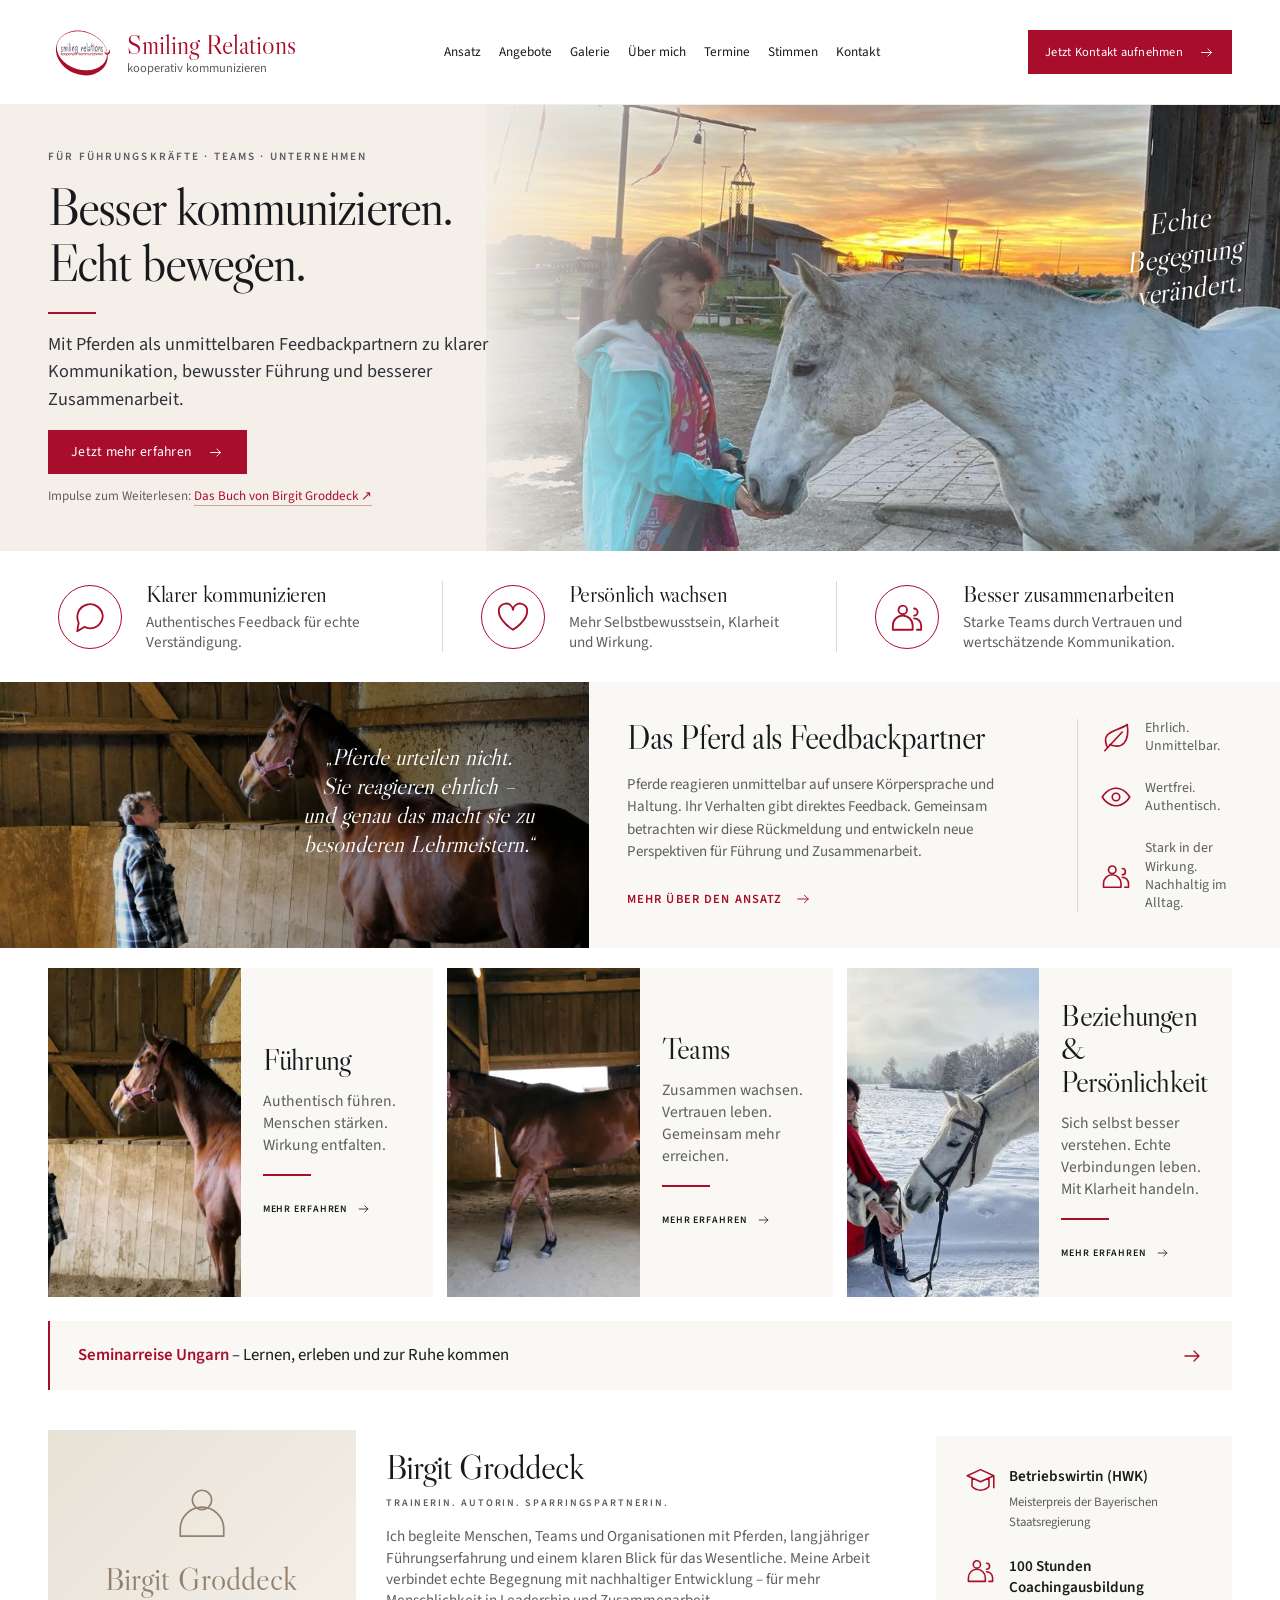
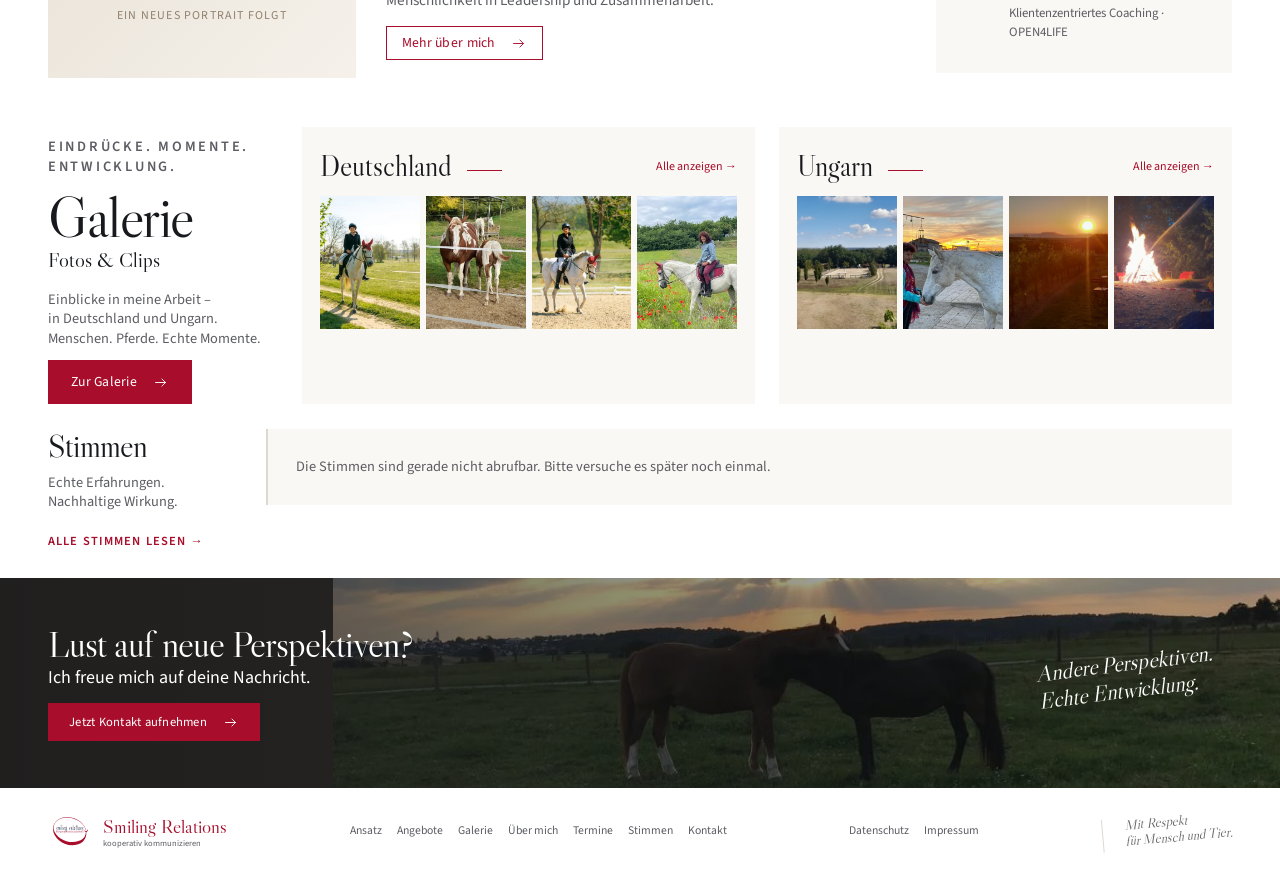
==== index.html @ dc29812d "Publish static website for www.smiling-relations.de" ====
<!DOCTYPE html><html lang="de"><head><meta charset="UTF-8"><meta name="viewport" content="width=device-width, initial-scale=1"><meta name="description" content="Klarer kommunizieren, persönlich wachsen, besser zusammenarbeiten. Smiling Relations mit Birgit Groddeck: Entwicklung und Führung mit Pferden als Feedbackpartner."><meta name="theme-color" content="#a80d2b"><meta name="referrer" content="strict-origin-when-cross-origin"><title>Smiling Relations · Besser kommunizieren. Echt bewegen.</title><link rel="canonical" href="https://www.smiling-relations.de/"><link rel="icon" href="/brand/logo.svg" type="image/svg+xml"><meta property="og:title" content="Besser kommunizieren. Echt bewegen."><meta property="og:description" content="Klarer kommunizieren, persönlich wachsen, besser zusammenarbeiten. Smiling Relations mit Birgit Groddeck: Entwicklung und Führung mit Pferden als Feedbackpartner."><meta property="og:type" content="website"><meta property="og:locale" content="de_DE"><meta property="og:url" content="https://www.smiling-relations.de/"><link rel="stylesheet" href="/_astro/Layout.BPWboq72.css"><link rel="stylesheet" href="/_astro/seminars.NnhXOTmZ.css"><style>.about-facts.about-facts--evidence{grid-template-columns:minmax(0,1fr);gap:24px;margin:0;list-style:none}.about-facts--evidence li{min-width:0}.about-facts--evidence a{grid-template-columns:29px minmax(0,1fr);align-items:start;gap:14px;display:grid}.about-facts--evidence strong{font-size:.95rem;font-weight:600;line-height:1.4;display:block}.about-facts--evidence small{color:var(--muted);margin-top:6px;font-size:.8rem;line-height:1.5;display:block}.about-facts--evidence a:hover strong{text-underline-offset:4px;text-decoration:underline}@media (width>=601px) and (width<=980px){.about-facts.about-facts--evidence{grid-template-columns:repeat(2,minmax(0,1fr))}}@media (width<=720px){.hero{padding-top:270px}}.hungary-teaser{margin-block:20px 40px}.hungary-teaser>a{background:var(--paper);border-left:2px solid var(--red);justify-content:space-between;align-items:center;gap:20px;padding:22px 28px;font-size:1.05rem;display:flex}.hungary-teaser strong{color:var(--red);font-weight:600}.hungary-teaser svg{width:24px;height:24px;color:var(--red);flex-shrink:0}.hungary-teaser a:hover strong{text-underline-offset:4px;text-decoration:underline}@media (width<=720px){.hungary-teaser>a{padding:18px 20px}.hungary-teaser strong{margin-bottom:5px;display:block}.hungary-teaser .teaser-separator{display:none}}
</style></head><body data-base="/" data-analytics-endpoint data-analytics-enabled="false"><a class="skip-link" href="#inhalt">Zum Inhalt</a><header class="site-header"><div class="container header-inner"><a class="brand" href="/" aria-label="Smiling Relations – Startseite"><img src="/brand/logo.svg" width="72" height="66" alt=""><span><strong>Smiling Relations</strong><small>kooperativ kommunizieren</small></span></a><button class="menu-toggle" aria-expanded="false" aria-controls="navigation" hidden>Menü <span aria-hidden="true">☰</span></button><nav id="navigation" aria-label="Hauptnavigation"><a href="/ansatz/">Ansatz</a><a href="/angebote/">Angebote</a><a href="/birgit-groddeck/#galerie">Galerie</a><a href="/birgit-groddeck/">Über mich</a><a href="/angebote/#termine">Termine</a><a href="/stimmen/">Stimmen</a><a href="/kontakt/">Kontakt</a></nav><a class="button header-cta" href="mailto:b.groddeck@googlemail.com?subject=Anfrage%20an%20Smiling%20Relations">Jetzt Kontakt aufnehmen <svg viewBox="0 0 24 24" fill="none" stroke="currentColor" stroke-width="1.3" stroke-linecap="round" stroke-linejoin="round" aria-hidden="true"><path d="M5 12h14m-5-5 5 5-5 5"></path></svg></a><span class="header-note">Menschen<br>Pferde<br>Entwicklung</span></div></header><main id="inhalt"><section class="hero"><img src="/media/a7230cc010f8b08b-large.webp" alt="Birgit und ein Schimmel im Abendlicht" width="1024" height="768" class="hero-image" loading="eager" fetchpriority="high" decoding="async" style="object-position: center"><div class="container hero-content"><p class="eyebrow">Für Führungskräfte · Teams · Unternehmen</p><h1>Besser kommunizieren.<br>Echt bewegen.</h1><span class="red-rule"></span><p class="intro">Mit Pferden als unmittelbaren Feedbackpartnern zu klarer Kommunikation, bewusster Führung und besserer Zusammenarbeit.</p><a class="button" href="/ansatz/">Jetzt mehr erfahren <svg viewBox="0 0 24 24" fill="none" stroke="currentColor" stroke-width="1.3" stroke-linecap="round" stroke-linejoin="round" aria-hidden="true"><path d="M5 12h14m-5-5 5 5-5 5"></path></svg></a><a class="hero-book" href="/birgit-groddeck/#buch">Impulse zum Weiterlesen: <span>Das Buch von Birgit Groddeck ↗</span></a></div><p class="hero-note handwritten">Echte<br>Begegnung<br>verändert.</p></section><section class="container benefits" aria-label="Was sich entwickeln kann"><div class="benefit"><span class="icon-circle"><svg viewBox="0 0 24 24" fill="none" stroke="currentColor" stroke-width="1.3" stroke-linecap="round" stroke-linejoin="round" aria-hidden="true"><path d="M21 11a9 9 0 0 1-9 9 10 10 0 0 1-4-1l-5 3 1-6a9 9 0 1 1 17-5Z"></path></svg></span><div><h2>Klarer kommunizieren</h2><p>Authentisches Feedback für echte Verständigung.</p></div></div><div class="benefit"><span class="icon-circle"><svg viewBox="0 0 24 24" fill="none" stroke="currentColor" stroke-width="1.3" stroke-linecap="round" stroke-linejoin="round" aria-hidden="true"><path d="M12 21S2 15 2 8a5 5 0 0 1 10-1A5 5 0 0 1 22 8c0 7-10 13-10 13Z"></path></svg></span><div><h2>Persönlich wachsen</h2><p>Mehr Selbstbewusstsein, Klarheit und Wirkung.</p></div></div><div class="benefit"><span class="icon-circle"><svg viewBox="0 0 24 24" fill="none" stroke="currentColor" stroke-width="1.3" stroke-linecap="round" stroke-linejoin="round" aria-hidden="true"><path d="M9 10a3 3 0 1 0 0-6 3 3 0 0 0 0 6Zm8 1a2.5 2.5 0 1 0 0-5M2 21v-3a7 7 0 0 1 14 0v3Zm15-8a5 5 0 0 1 5 5v3h-3"></path></svg></span><div><h2>Besser zusammenarbeiten</h2><p>Starke Teams durch Vertrauen und wertschätzende Kommunikation.</p></div></div></section><section class="method"><div class="method-photo"><img src="/media/3fb5486cd70070e8-large.webp" alt="Mensch und Pferd im direkten Kontakt" width="5760" height="3840" loading="lazy" fetchpriority="auto" decoding="async" style="object-position: center"><blockquote>„Pferde urteilen nicht.<br>Sie reagieren ehrlich –<br>und genau das macht sie zu besonderen Lehrmeistern.“</blockquote></div><div class="method-content"><div><h2>Das Pferd als Feedbackpartner</h2><p>Pferde reagieren unmittelbar auf unsere Körpersprache und Haltung. Ihr Verhalten gibt direktes Feedback. Gemeinsam betrachten wir diese Rückmeldung und entwickeln neue Perspektiven für Führung und Zusammenarbeit.</p><a class="text-link" href="/ansatz/">Mehr über den Ansatz <svg viewBox="0 0 24 24" fill="none" stroke="currentColor" stroke-width="1.3" stroke-linecap="round" stroke-linejoin="round" aria-hidden="true"><path d="M5 12h14m-5-5 5 5-5 5"></path></svg></a></div><div class="method-points"><div><svg viewBox="0 0 24 24" fill="none" stroke="currentColor" stroke-width="1.3" stroke-linecap="round" stroke-linejoin="round" aria-hidden="true"><path d="M5 20C-1 7 13 8 21 2c2 14-4 20-14 16m-4 5L17 8"></path></svg><span>Ehrlich.<br>Unmittelbar.</span></div><div><svg viewBox="0 0 24 24" fill="none" stroke="currentColor" stroke-width="1.3" stroke-linecap="round" stroke-linejoin="round" aria-hidden="true"><path d="M1 12s4-7 11-7 11 7 11 7-4 7-11 7S1 12 1 12Zm14 0a3 3 0 1 0-6 0 3 3 0 0 0 6 0"></path></svg><span>Wertfrei.<br>Authentisch.</span></div><div><svg viewBox="0 0 24 24" fill="none" stroke="currentColor" stroke-width="1.3" stroke-linecap="round" stroke-linejoin="round" aria-hidden="true"><path d="M9 10a3 3 0 1 0 0-6 3 3 0 0 0 0 6Zm8 1a2.5 2.5 0 1 0 0-5M2 21v-3a7 7 0 0 1 14 0v3Zm15-8a5 5 0 0 1 5 5v3h-3"></path></svg><span>Stark in der Wirkung.<br>Nachhaltig im Alltag.</span></div></div></div></section><section class="container offers-grid" aria-label="Unsere Anwendungsfelder"><a class="offer-card" href="/angebote/fuehrung/"><img src="/media/3fb5486cd70070e8-thumb.webp" alt="Mensch und Pferd im direkten Kontakt" width="5760" height="3840" loading="lazy" fetchpriority="auto" decoding="async" style="object-position: 46% center"><div class="offer-card-content"><h2>Führung</h2><p>Authentisch führen. Menschen stärken. Wirkung entfalten.</p><span class="red-rule"></span><span class="text-link">Mehr erfahren <svg viewBox="0 0 24 24" fill="none" stroke="currentColor" stroke-width="1.3" stroke-linecap="round" stroke-linejoin="round" aria-hidden="true"><path d="M5 12h14m-5-5 5 5-5 5"></path></svg></span></div></a><a class="offer-card" href="/angebote/teams/"><img src="/media/8087fd8aea7a3620-thumb.webp" alt="Gemeinsame Bodenarbeit in der Reithalle" width="5760" height="3840" loading="lazy" fetchpriority="auto" decoding="async" style="object-position: 50% center"><div class="offer-card-content"><h2>Teams</h2><p>Zusammen wachsen. Vertrauen leben. Gemeinsam mehr erreichen.</p><span class="red-rule"></span><span class="text-link">Mehr erfahren <svg viewBox="0 0 24 24" fill="none" stroke="currentColor" stroke-width="1.3" stroke-linecap="round" stroke-linejoin="round" aria-hidden="true"><path d="M5 12h14m-5-5 5 5-5 5"></path></svg></span></div></a><a class="offer-card" href="/angebote/persoenlichkeit-beziehungen/"><img src="/media/d379bb7a1055378e-thumb.webp" alt="Begegnung mit einem Schimmel im Schnee" width="1024" height="768" loading="lazy" fetchpriority="auto" decoding="async" style="object-position: center"><div class="offer-card-content"><h2>Beziehungen &amp; Persönlichkeit</h2><p>Sich selbst besser verstehen. Echte Verbindungen leben. Mit Klarheit handeln.</p><span class="red-rule"></span><span class="text-link">Mehr erfahren <svg viewBox="0 0 24 24" fill="none" stroke="currentColor" stroke-width="1.3" stroke-linecap="round" stroke-linejoin="round" aria-hidden="true"><path d="M5 12h14m-5-5 5 5-5 5"></path></svg></span></div></a></section><aside class="container hungary-teaser"><a href="/angebote/ungarn/"><span><strong>Seminarreise Ungarn</strong><span class="teaser-separator"> – </span>Lernen, erleben und zur Ruhe kommen</span><svg viewBox="0 0 24 24" fill="none" stroke="currentColor" stroke-width="1.3" stroke-linecap="round" stroke-linejoin="round" aria-hidden="true"><path d="M5 12h14m-5-5 5 5-5 5"></path></svg></a></aside><section class="container about-strip"><div class="portrait-placeholder" aria-label="Platz für das neue Portrait von Birgit Groddeck"><svg viewBox="0 0 24 24" fill="none" stroke="currentColor" stroke-width="1.3" stroke-linecap="round" stroke-linejoin="round" aria-hidden="true"><path d="M16 7a4 4 0 1 0-8 0 4 4 0 0 0 8 0ZM3 22v-3a9 9 0 0 1 18 0v3Z"></path></svg><span>Birgit Groddeck</span><small>Ein neues Portrait folgt</small></div><div class="about-copy"><h2>Birgit Groddeck</h2><p class="eyebrow">Trainerin. Autorin. Sparringspartnerin.</p><p>Ich begleite Menschen, Teams und Organisationen mit Pferden, langjähriger Führungserfahrung und einem klaren Blick für das Wesentliche. Meine Arbeit verbindet echte Begegnung mit nachhaltiger Entwicklung – für mehr Menschlichkeit in Leadership und Zusammenarbeit.</p><a class="button button-outline" href="/birgit-groddeck/">Mehr über mich <svg viewBox="0 0 24 24" fill="none" stroke="currentColor" stroke-width="1.3" stroke-linecap="round" stroke-linejoin="round" aria-hidden="true"><path d="M5 12h14m-5-5 5 5-5 5"></path></svg></a></div><ul class="about-facts about-facts--evidence" aria-label="Belegte Qualifikationen von Birgit Groddeck"><li><a href="/birgit-groddeck/#qualifikationen"><svg viewBox="0 0 24 24" fill="none" stroke="currentColor" stroke-width="1.3" stroke-linecap="round" stroke-linejoin="round" aria-hidden="true"><path d="m1 8 11-5 11 5-11 5L1 8Zm4 2v7c4 4 10 4 14 0v-7m4-2v10"></path></svg><span><strong>Betriebswirtin (HWK)</strong><small>Meisterpreis der Bayerischen Staatsregierung</small></span></a></li><li><a href="/birgit-groddeck/#qualifikationen"><svg viewBox="0 0 24 24" fill="none" stroke="currentColor" stroke-width="1.3" stroke-linecap="round" stroke-linejoin="round" aria-hidden="true"><path d="M9 10a3 3 0 1 0 0-6 3 3 0 0 0 0 6Zm8 1a2.5 2.5 0 1 0 0-5M2 21v-3a7 7 0 0 1 14 0v3Zm15-8a5 5 0 0 1 5 5v3h-3"></path></svg><span><strong>100 Stunden Coachingausbildung</strong><small>Klientenzentriertes Coaching · OPEN4LIFE</small></span></a></li></ul></section><section class="container gallery-preview" id="galerie"><div class="gallery-heading"><p class="eyebrow">Eindrücke. Momente. Entwicklung.</p><h2>Galerie</h2><p class="subheading">Fotos &amp; Clips</p><p>Einblicke in meine Arbeit –<br>in Deutschland und Ungarn.<br>Menschen. Pferde. Echte Momente.</p><a class="button" href="/birgit-groddeck/#galerie">Zur Galerie <svg viewBox="0 0 24 24" fill="none" stroke="currentColor" stroke-width="1.3" stroke-linecap="round" stroke-linejoin="round" aria-hidden="true"><path d="M5 12h14m-5-5 5 5-5 5"></path></svg></a></div><div class="gallery-country"><div class="country-heading"><h3>Deutschland</h3><a href="/birgit-groddeck/#galerie-deutschland">Alle anzeigen →</a></div><div class="gallery-grid compact"><a class="gallery-item" href="/media/2a11173107f4d983-full.jpg" data-gallery data-kind="image" data-caption="Mensch und Pferd auf der Wiese" aria-label="Mensch und Pferd auf der Wiese – Bild vergrößern"><img src="/media/2a11173107f4d983-thumb.webp" alt="Mensch und Pferd auf der Wiese" loading="lazy" width="4898" height="3266"></a><a class="gallery-item" href="/media/fc6032bcd5dd9763-full.jpg" data-gallery data-kind="image" data-caption="Einblick 2 – Deutschland" aria-label="Einblick 2 – Deutschland – Bild vergrößern"><img src="/media/fc6032bcd5dd9763-thumb.webp" alt="Einblick 2 – Deutschland" loading="lazy" width="3000" height="4000"></a><a class="gallery-item" href="/media/5b6c62e7ebf534a7-full.jpg" data-gallery data-kind="image" data-caption="Einblick 3 – Deutschland" aria-label="Einblick 3 – Deutschland – Bild vergrößern"><img src="/media/5b6c62e7ebf534a7-thumb.webp" alt="Einblick 3 – Deutschland" loading="lazy" width="4850" height="3233"></a><a class="gallery-item" href="/media/289ee34092ebf720-full.jpg" data-gallery data-kind="image" data-caption="Einblick 4 – Deutschland" aria-label="Einblick 4 – Deutschland – Bild vergrößern"><img src="/media/289ee34092ebf720-thumb.webp" alt="Einblick 4 – Deutschland" loading="lazy" width="1600" height="1200"></a></div></div><div class="gallery-country"><div class="country-heading"><h3>Ungarn</h3><a href="/angebote/ungarn/">Alle anzeigen →</a></div><div class="gallery-grid compact"><a class="gallery-item" href="/media/b1977bff82f40def-full.jpg" data-gallery data-kind="image" data-caption="Blick auf Hof und Landschaft" aria-label="Blick auf Hof und Landschaft – Bild vergrößern"><img src="/media/b1977bff82f40def-thumb.webp" alt="Blick auf Hof und Landschaft" loading="lazy" width="2992" height="2992"></a><a class="gallery-item" href="/media/a7230cc010f8b08b-full.jpg" data-gallery data-kind="image" data-caption="Birgit und ein Schimmel im Abendlicht" aria-label="Birgit und ein Schimmel im Abendlicht – Bild vergrößern"><img src="/media/a7230cc010f8b08b-thumb.webp" alt="Birgit und ein Schimmel im Abendlicht" loading="lazy" width="1024" height="768"></a><a class="gallery-item" href="/media/49e32eb830470b58-full.jpg" data-gallery data-kind="image" data-caption="Abendlicht über den Weinreben" aria-label="Abendlicht über den Weinreben – Bild vergrößern"><img src="/media/49e32eb830470b58-thumb.webp" alt="Abendlicht über den Weinreben" loading="lazy" width="2992" height="2992"></a><a class="gallery-item" href="/media/8d4d1e2d566ca62b-full.jpg" data-gallery data-kind="image" data-caption="Gemeinsamer Abend am Feuer" aria-label="Gemeinsamer Abend am Feuer – Bild vergrößern"><img src="/media/8d4d1e2d566ca62b-thumb.webp" alt="Gemeinsamer Abend am Feuer" loading="lazy" width="2992" height="2992"></a></div></div></section><section class="container voices" id="stimmen"><div><h2>Stimmen</h2><p>Echte Erfahrungen.<br>Nachhaltige Wirkung.</p><a class="text-link" href="/stimmen/">Alle Stimmen lesen →</a></div><div data-live-content="stimmen" data-sheet-url="https://docs.google.com/spreadsheets/d/1-jv6WJLqWgi5O4OSMAZy_En6ZOK5EpmJ69dfcGUegK4/export?format=csv&amp;gid=0" data-limit="3" class="reviews-list reviews-preview" aria-live="polite" aria-busy="false"><p class="empty-state">Die Stimmen der Teilnehmenden werden geladen.</p></div><noscript><p>Bitte aktiviere JavaScript, um die aktuellen Stimmen aus unserer Tabelle zu lesen.</p></noscript></section><section class="closing-cta"><img src="/media/3138bfa054d47599-large.webp" alt="Pferde im warmen Abendlicht" width="1024" height="768" loading="lazy" fetchpriority="auto" decoding="async" style="object-position: 50% 52%"><div class="container closing-content"><div><h2>Lust auf neue Perspektiven?</h2><p>Ich freue mich auf deine Nachricht.</p><a class="button" href="mailto:b.groddeck@googlemail.com?subject=Anfrage%20an%20Smiling%20Relations">Jetzt Kontakt aufnehmen <svg viewBox="0 0 24 24" fill="none" stroke="currentColor" stroke-width="1.3" stroke-linecap="round" stroke-linejoin="round" aria-hidden="true"><path d="M5 12h14m-5-5 5 5-5 5"></path></svg></a></div><p class="handwritten">Andere Perspektiven.<br>Echte Entwicklung.</p></div></section></main><footer class="site-footer"><div class="container footer-inner"><a class="brand footer-brand" href="/"><img src="/brand/logo.svg" width="45" height="42" alt=""><span><strong>Smiling Relations</strong><small>kooperativ kommunizieren</small></span></a><nav aria-label="Weitere Seiten"><a href="/ansatz/">Ansatz</a><a href="/angebote/">Angebote</a><a href="/birgit-groddeck/#galerie">Galerie</a><a href="/birgit-groddeck/">Über mich</a><a href="/angebote/#termine">Termine</a><a href="/stimmen/">Stimmen</a><a href="/kontakt/">Kontakt</a></nav><nav aria-label="Rechtliche Informationen"><a href="/datenschutz/">Datenschutz</a><a href="/impressum/">Impressum</a></nav><span class="footer-note">Mit Respekt<br>für Mensch und Tier.</span></div></footer><dialog id="media-viewer" aria-label="Galerieansicht"><div class="viewer-toolbar"><button type="button" data-viewer-close><svg viewBox="0 0 24 24" fill="none" stroke="currentColor" stroke-width="1.3" stroke-linecap="round" stroke-linejoin="round" aria-hidden="true"><path d="m6 6 12 12M6 18 18 6"></path></svg> Schließen</button><span data-viewer-count></span><a data-viewer-original href="#" target="_blank" rel="noopener">Volle Auflösung ↗</a></div><div class="viewer-stage"></div><p class="viewer-caption"></p><div class="viewer-navigation"><button type="button" data-viewer-prev aria-label="Vorheriges Bild">← Zurück</button><button type="button" data-viewer-next aria-label="Nächstes Bild">Weiter →</button></div></dialog><script type="module" src="/_astro/Layout.astro_astro_type_script_index_0_lang.C1BYSnx8.js"></script></body></html>
---- _astro/Layout.BPWboq72.css ----
@font-face{font-family:Caslon;src:url(/_astro/libre-caslon-display-latin-400-normal.n_DgBRfq.woff2)format("woff2");font-style:normal;font-weight:400;font-display:swap}@font-face{font-family:Source Sans;src:url(/_astro/source-sans-3-latin-400-normal.DQi5PRDE.woff2)format("woff2");font-style:normal;font-weight:400;font-display:swap}@font-face{font-family:Source Sans;src:url(/_astro/source-sans-3-latin-600-normal.DeckBYAU.woff2)format("woff2");font-style:normal;font-weight:600;font-display:swap}:root{--paper:#faf8f4;--white:#fff;--ink:#17191d;--muted:#5c5d63;--red:#a80d2b;--line:#ded8d1;--soft:#f3f0eb;--serif:Caslon,Georgia,serif;--sans:"Source Sans",Arial,sans-serif}*{box-sizing:border-box}html{scroll-behavior:smooth;scroll-padding-top:2rem}body{color:var(--ink);background:var(--white);font:18px/1.5 var(--sans);margin:0}img{max-width:100%;height:auto;display:block}a{color:inherit;text-decoration:none}button,input{font:inherit}button,a{-webkit-tap-highlight-color:transparent}button{cursor:pointer}a:hover{color:var(--red)}:focus-visible{outline:3px solid var(--red);outline-offset:5px}h1,h2,h3,p,blockquote,figure{margin:0}h1,h2,h3{font-family:var(--serif);font-weight:400;line-height:1.08}h1{letter-spacing:-.035em;font-size:clamp(2.7rem,4.1vw,4.4rem)}h2{letter-spacing:-.025em;font-size:clamp(2rem,2.65vw,2.9rem)}h3{font-size:1.9rem}p{color:var(--muted)}svg{flex:none;width:24px;height:24px}.container{width:min(1376px,100% - 96px);margin-inline:auto}.eyebrow{letter-spacing:.19em;text-transform:uppercase;color:var(--muted);font-size:.7rem;font-weight:600}.button{background:var(--red);color:#fff;border:1px solid var(--red);letter-spacing:.02em;justify-content:center;align-items:center;gap:15px;min-height:44px;padding:10px 22px;font-size:.86rem;transition:background .2s;display:inline-flex}.button:hover{color:#fff;background:#810921}.button svg{width:17px;height:17px}.button-outline{color:var(--red);background:0 0}.button-outline:hover{background:var(--red);color:#fff}.text-link{color:var(--red);text-transform:uppercase;letter-spacing:.09em;align-items:center;gap:12px;font-size:.78rem;font-weight:600;display:inline-flex}.text-link svg{width:18px}.text-link:hover{text-decoration:underline}.skip-link{color:var(--red);z-index:20;background:#fff;padding:12px;position:fixed;top:-100px;left:12px}.skip-link:focus{top:12px}.site-header{background:#fff;border-bottom:1px solid #f0ede7}.header-inner{align-items:center;gap:30px;min-height:104px;display:flex}.brand{flex-shrink:0;align-items:center;gap:12px;display:flex}.brand img{object-fit:contain;width:67px;height:63px}.brand strong{font:1.65rem var(--serif);color:var(--red);white-space:nowrap;display:block}.brand small{color:var(--muted);font-size:.78rem;line-height:1.2;display:block}.site-header nav{white-space:nowrap;flex:1;justify-content:center;align-items:center;gap:27px;font-size:.83rem;display:flex}.site-header nav a{padding:10px 0}.site-header nav a[aria-current]{color:var(--red);box-shadow:0 1px var(--red)}.header-cta{padding:8px 16px;font-size:.78rem}.header-note,.footer-note{border-left:1px solid var(--line);font:italic 1rem/1.2 var(--serif);color:#666;padding-left:22px;transform:rotate(-5deg)}.menu-toggle{color:var(--ink);background:0 0;border:0;padding:10px;display:none}.hero{isolation:isolate;background:#f2eee7;align-items:center;min-height:366px;display:flex;position:relative;overflow:hidden}.hero-image{object-fit:cover;z-index:-2;width:62%;height:100%;position:absolute;inset:0 0 0 auto;object-position:50% 51%!important}.hero:after{content:"";z-index:-1;background:linear-gradient(90deg,#f4f0e9 0% 30%,#f4f0e9f0 38%,#f4f0e92b 57%,#0000 73%);position:absolute;inset:0}.hero-content{padding-block:44px;position:relative}.hero h1{max-width:630px;margin-top:13px}.hero .intro{color:#303239;max-width:460px;margin:17px 0;font-size:1.14rem}.red-rule{background:var(--red);width:48px;height:2px;margin:20px 0 16px;display:block}.hero-book{color:#62605d;margin-top:13px;font-size:.82rem;display:block}.hero-book span{color:var(--red);border-bottom:1px solid #c8a7a7}.hero-note{text-align:center;color:#fff;text-shadow:0 2px 10px #0009;position:absolute;top:22%;right:3%;transform:rotate(-8deg);font-size:1.8rem!important}.handwritten{font-family:var(--serif);font-style:italic;line-height:1.2}.benefits{grid-template-columns:repeat(3,1fr);padding-block:30px;display:grid}.benefit{border-right:1px solid var(--line);align-items:center;gap:24px;padding-inline:38px;display:flex}.benefit:first-child{padding-left:10px}.benefit:last-child{border:0}.benefit h2{letter-spacing:-.015em;margin-bottom:7px;font-size:1.45rem}.benefit p{font-size:.95rem;line-height:1.3}.icon-circle{border:1px solid var(--red);width:64px;height:64px;color:var(--red);border-radius:50%;flex-shrink:0;place-items:center;display:grid}.icon-circle svg{width:34px;height:34px}.offers-grid{grid-template-columns:repeat(3,1fr);gap:14px;margin-block:20px 24px;display:grid}.offer-card{background:var(--paper);grid-template-columns:1fr 1fr;min-width:0;min-height:245px;display:grid;overflow:hidden}.offer-card>img{object-fit:cover;width:100%;height:100%;transition:transform .4s}.offer-card:hover>img{transform:scale(1.035)}.offer-card-content{align-self:center;padding:32px 22px}.offer-card h2{margin-bottom:14px;font-size:1.9rem}.offer-card p{font-size:.98rem;line-height:1.4}.offer-card .red-rule{margin:17px 0}.offer-card .text-link{color:var(--ink);gap:8px;font-size:.62rem}.offer-card .text-link svg{width:15px}.method{background:var(--paper);grid-template-columns:46% 54%;min-height:266px;display:grid}.method-photo{isolation:isolate;min-height:266px;position:relative;overflow:hidden}.method-photo img{object-fit:cover;object-position:40% 43%;z-index:-2;width:100%;height:100%;position:absolute}.method-photo:after{content:"";z-index:-1;background:linear-gradient(90deg,#0000,#0009);position:absolute;inset:0}.method-photo blockquote{color:#fff;font:italic 1.45rem/1.25 var(--serif);text-align:center;max-width:270px;margin:60px 35px 30px auto}.method-content{grid-template-columns:1fr 165px;align-items:center;gap:30px;padding:34px 38px;display:grid}.method-content h2{margin-bottom:18px;font-size:2.1rem}.method-content p{margin-bottom:20px;font-size:.94rem}.method-points{border-left:1px solid var(--line);gap:24px;padding-left:23px;display:grid}.method-points div{color:var(--muted);align-items:center;gap:14px;font-size:.87rem;line-height:1.3;display:flex}.method-points svg{color:var(--red);width:30px;height:30px}.gallery-preview{grid-template-columns:230px 1fr 1fr;gap:24px;padding-block:25px;display:grid}.gallery-heading{padding-top:10px}.gallery-heading h2{margin:8px 0 0;font-size:3.6rem;line-height:1}.gallery-heading .subheading{font-family:var(--serif);color:var(--ink);margin-bottom:16px;font-size:1.3rem}.gallery-heading p{margin-bottom:12px;font-size:.9rem;line-height:1.35}.gallery-country{background:var(--paper);min-width:0;padding:24px 18px 18px}.country-heading{justify-content:space-between;align-items:center;gap:12px;margin-bottom:14px;display:flex}.country-heading h3{font-size:1.8rem}.country-heading h3:after{content:"";background:var(--red);vertical-align:middle;width:35px;height:1px;margin-left:15px;display:inline-block}.country-heading>a{color:var(--red);white-space:nowrap;font-size:.75rem}.gallery-grid{grid-template-columns:repeat(3,minmax(0,1fr));gap:24px;display:grid}.gallery-grid.compact{grid-template-columns:repeat(4,minmax(0,1fr));gap:6px}.gallery-item{background:var(--soft);min-width:0;display:block;overflow:hidden}.gallery-item img{aspect-ratio:4/3;object-fit:cover;width:100%;height:auto;transition:filter .2s}.gallery-item:hover img{filter:brightness(.88)}.compact .gallery-item img{aspect-ratio:3/4}.gallery-caption{justify-content:space-between;align-items:center;gap:12px;padding:13px 15px;font-size:.85rem;display:flex}.video-preview{aspect-ratio:4/3;color:var(--red);background:#e6dfd3;flex-direction:column;justify-content:center;align-items:center;gap:12px;display:flex}.video-preview svg{width:42px;height:42px}.about-strip{grid-template-columns:26% 1fr 25%;align-items:center;gap:30px;margin-block:0 24px;display:grid}.portrait-placeholder{color:#91816d;text-align:center;background:linear-gradient(135deg,#e8e1d6,#f5f1ea);flex-direction:column;justify-content:center;align-items:center;min-height:248px;padding:24px;display:flex}.portrait-placeholder svg{stroke-width:.7px;width:58px;height:58px}.portrait-placeholder span{font:2rem var(--serif);margin-top:18px}.portrait-placeholder small{letter-spacing:.1em;text-transform:uppercase;margin-top:8px;font-size:.75rem}.about-copy h2{margin-bottom:10px;font-size:2.2rem}.about-copy .eyebrow{margin-bottom:16px;font-size:.63rem}.about-copy p{margin-bottom:15px;font-size:.95rem;line-height:1.4}.about-copy .button{min-height:34px;padding:4px 15px}.about-facts{background:var(--paper);gap:18px;padding:30px;display:grid}.about-facts div{color:var(--muted);align-items:center;gap:20px;font-size:.83rem;display:flex}.about-facts svg{color:var(--red);width:29px;height:29px}.voices{grid-template-columns:190px 1fr;gap:28px;margin-bottom:25px;display:grid}.voices h2{margin-bottom:9px;font-size:2rem}.voices>div>p{font-size:.9rem;line-height:1.35}.voices-list{grid-template-columns:repeat(3,1fr);gap:15px;display:grid}.voice{background:var(--paper);text-align:center;padding:24px 20px}.voice blockquote{color:var(--muted);font-size:.9rem;font-style:italic}.voice cite{color:var(--muted);margin-top:15px;font-size:.75rem;font-style:normal;display:block}.voice cite:before{content:"";background:var(--red);width:24px;height:1px;margin:0 auto 10px;display:block}.empty-state{background:var(--paper);border-left:2px solid var(--line);grid-column:1/-1;padding:30px;font-size:.95rem}.closing-cta{isolation:isolate;background:#383028;position:relative;overflow:hidden}.closing-cta>img{object-fit:cover;z-index:-2;width:74%;height:100%;position:absolute;right:0}.closing-cta:after{content:"";z-index:-1;background:linear-gradient(90deg,#16181bb3,#16181b44);position:absolute;inset:0}.closing-content{justify-content:space-between;align-items:center;min-height:210px;padding-block:30px;display:flex}.closing-content h2{color:#fff;font-size:2.35rem}.closing-content p{color:#fff;margin-bottom:12px}.closing-content .handwritten{margin-right:18px;font-size:1.4rem;transform:rotate(-7deg)}.closing-content .button{min-height:38px;padding:7px 20px;font-size:.79rem}.footer-inner{justify-content:space-between;align-items:center;gap:24px;padding-block:22px;display:flex}.footer-brand img{width:43px;height:42px}.footer-brand strong{font-size:1.2rem}.footer-brand small{font-size:.53rem}.footer-inner nav{color:var(--muted);flex-wrap:wrap;gap:15px;font-size:.73rem;display:flex}.footer-note{white-space:nowrap;font-size:.85rem}.text-button{color:inherit;font:inherit;background:0 0;border:0;padding:0;text-decoration:underline}.page-heading{background:var(--paper);margin-bottom:45px;padding-block:65px}.page-heading h1{max-width:950px;margin:12px 0 20px}.page-heading .lead{max-width:760px;font-size:1.25rem}.breadcrumb{color:var(--muted);margin-bottom:22px;font-size:.83rem}.breadcrumb a{text-decoration:underline}.section-space{padding-block:15px 65px}.split-intro{grid-template-columns:1.05fr 1fr;align-items:center;gap:60px;margin-bottom:65px;display:grid}.split-intro>img{object-fit:cover;width:100%;max-height:490px}.split-intro p{margin-top:20px}.split-intro .text-link{margin-top:22px}.article-grid{grid-template-columns:repeat(3,1fr);gap:40px;margin-block:45px;display:grid}.article-grid h2{margin-bottom:20px;font-size:1.9rem}.article-grid p{font-size:1.05rem}.outcomes{background:var(--paper);margin-block:40px;padding:38px 45px}.outcomes h2{font-size:2.1rem}.outcomes ul{columns:3;color:var(--muted);column-gap:50px;padding-left:20px}.outcomes li{break-inside:avoid;padding-right:20px}.practical{border-top:1px solid var(--line);justify-content:space-between;align-items:center;gap:35px;margin-top:40px;padding-top:30px;display:flex}.practical p{max-width:790px}.book{background:var(--paper);grid-template-columns:175px 1fr;align-items:center;gap:35px;margin-block:50px;padding:40px;display:grid}.book img{object-fit:contain;max-height:240px}.book h2{margin-bottom:18px}.book p{margin-bottom:15px}.book small{color:var(--muted)}.prose{max-width:820px;margin-inline:auto;padding-bottom:65px}.prose h2{margin:35px 0 15px;font-size:2rem}.prose p,.prose ul{color:var(--muted);margin-bottom:18px}.prose a{color:var(--red);text-decoration:underline}.contact-card{background:var(--paper);padding:45px}.contact-card h2{margin-bottom:20px}.contact-card a{overflow-wrap:anywhere}.events-list{gap:20px;display:grid}.event-card{background:var(--paper);grid-template-columns:150px 1fr auto;align-items:center;gap:30px;padding:30px;display:grid}.event-date{font-family:var(--serif);color:var(--red);font-size:1.5rem}.event-card h2{margin-bottom:10px;font-size:1.8rem}.event-card p{font-size:1rem}.gallery-tabs{gap:20px;margin-bottom:30px;display:flex}.gallery-tabs a{border-bottom:1px solid var(--line);padding:8px 15px}.gallery-tabs a[aria-current]{color:var(--red);border-color:var(--red)}dialog{border:0;padding:0}dialog::backdrop{background:#141516e8}#media-viewer{color:#fff;background:#161719;width:min(1280px,96vw);max-width:none;max-height:94dvh;padding:18px 24px}#media-viewer button,#media-viewer a{color:#fff;background:0 0;border:1px solid #666;padding:7px 13px;font-size:.9rem}#media-viewer button:hover,#media-viewer a:hover{background:#333}#media-viewer button{align-items:center;gap:7px;display:inline-flex}.viewer-toolbar{justify-content:space-between;align-items:center;gap:12px;margin-bottom:12px;display:flex}.viewer-stage{place-items:center;height:min(70dvh,800px);display:grid}.viewer-stage img,.viewer-stage video{object-fit:contain;max-width:100%;height:auto;min-height:0;max-height:100%}.viewer-caption{text-align:center;color:#eee;margin:10px;font-size:.9rem}.viewer-navigation{justify-content:space-between;display:flex}body:has(dialog[open]){overflow:hidden}#statistics-consent{background:var(--paper);width:min(580px,100vw - 32px);color:var(--ink);padding:32px}#statistics-consent h2{margin-bottom:20px;font-size:2rem}#statistics-consent p{margin-bottom:18px;font-size:1rem}#statistics-consent a{text-decoration:underline}.consent-actions{gap:12px;display:flex}.consent-actions button{flex:1}@media (width>=1650px){.hero{min-height:430px}.hero-content{padding-block:55px}.offer-card{min-height:290px}}@media (width<=1250px){.container{width:calc(100% - 56px)}.header-inner{gap:20px}.header-note{display:none}.site-header nav{gap:18px}.header-cta{padding-inline:12px}.brand strong{font-size:1.4rem}.benefit{gap:16px;padding-inline:20px}.benefit h2{font-size:1.3rem}.icon-circle{width:54px;height:54px}.offer-card-content{padding:24px 15px}.offer-card h2{font-size:1.65rem}.method-content{grid-template-columns:1fr;padding:28px}.method-points{display:none}.gallery-preview{grid-template-columns:200px 1fr 1fr;gap:15px}.gallery-country{padding:18px 12px}.country-heading h3:after{display:none}.about-strip{gap:22px}.about-facts{padding:22px}.footer-note{display:none}.footer-inner{flex-wrap:wrap}}@media (width<=980px){.header-inner{flex-wrap:wrap;justify-content:space-between;gap:0;min-height:90px}.header-cta{display:none}.site-header nav{flex:0;gap:20px;font-size:.85rem}.hero h1{max-width:520px;font-size:3.3rem}.hero .intro{max-width:350px}.hero-note{display:none}.benefit{align-items:flex-start;gap:12px}.benefit h2{font-size:1.2rem}.benefit p{font-size:.85rem}.icon-circle{width:40px;height:40px}.icon-circle svg{width:25px;height:25px}.offer-card{grid-template-columns:1fr}.offer-card>img{height:190px}.offer-card-content{padding:24px}.offer-card h2{font-size:1.8rem}.method{grid-template-columns:42% 58%}.method-photo blockquote{margin:65px 22px 30px;font-size:1.3rem}.gallery-preview{grid-template-columns:1fr 1fr}.gallery-heading{grid-column:1/-1;justify-content:space-between;align-items:center;gap:20px;display:flex}.gallery-heading .eyebrow,.gallery-heading .subheading{display:none}.gallery-heading h2{font-size:2.8rem}.gallery-heading p{max-width:230px;margin:0}.about-strip{grid-template-columns:30% 1fr}.about-facts{grid-column:1/-1;grid-template-columns:repeat(4,1fr);gap:15px}.about-facts div{gap:10px}.voices{grid-template-columns:140px 1fr}.voices-list{grid-template-columns:1fr}.split-intro{gap:30px}.outcomes ul{columns:1}.gallery-grid{gap:16px}.event-card{grid-template-columns:120px 1fr}.event-card .button{grid-column:2}}@media (width<=720px){body{font-size:17px}.container{width:calc(100% - 36px)}.header-inner{min-height:82px;padding-block:12px}.brand img{width:52px;height:49px}.brand strong{font-size:1.4rem}.brand small{font-size:.7rem}.menu-toggle:not([hidden]){align-items:center;gap:9px;display:flex}.site-header nav{flex-wrap:wrap;flex:auto;order:4;justify-content:flex-start;gap:0;width:100%;padding-top:12px;display:flex}.site-header nav a{width:33.333%;padding:12px 16px 12px 0}.js .site-header nav:not(.is-open){display:none}.hero{padding-top:230px;display:block}.hero-image{width:100%;height:270px;top:0;left:0;object-position:center 46%!important}.hero:after{background:linear-gradient(#0000 32%,#f4f0e9 53% 100%)}.hero-content{padding-block:25px 35px}.hero h1{max-width:100%;font-size:clamp(2.5rem,8.5vw,3.7rem)}.hero .intro{max-width:390px;font-size:1.07rem}.hero .eyebrow{font-size:.63rem}.hero .red-rule{margin-block:17px 13px}.benefits{grid-template-columns:1fr;padding-block:15px}.benefit,.benefit:first-child{border:0;border-bottom:1px solid var(--line);align-items:center;gap:22px;padding:20px 5px}.benefit h2{font-size:1.5rem}.benefit p{font-size:.97rem}.icon-circle{width:53px;height:53px}.icon-circle svg{width:30px;height:30px}.offers-grid{grid-template-columns:1fr;gap:14px;margin-block:6px 25px}.offer-card{grid-template-columns:45% 55%;min-height:220px}.offer-card>img{height:100%;min-height:220px}.offer-card-content{padding:24px 19px}.offer-card h2{font-size:1.9rem}.method{grid-template-columns:1fr}.method-photo{min-height:245px}.method-photo blockquote{width:230px;margin:65px 25px 30px auto;font-size:1.5rem}.method-content{padding:32px 24px}.method-content h2{font-size:2rem}.method-content p{font-size:1rem}.gallery-preview{grid-template-columns:1fr;gap:15px}.gallery-heading{padding:10px 0;display:block}.gallery-heading h2{margin-bottom:12px;font-size:3rem}.gallery-heading p{max-width:none;margin-bottom:17px}.gallery-country{padding:22px 15px}.country-heading h3{font-size:1.85rem}.gallery-preview .compact{gap:7px}.about-strip{grid-template-columns:1fr;gap:25px;padding-bottom:10px}.portrait-placeholder{min-height:270px}.about-copy{padding-inline:6px}.about-copy p{font-size:1rem}.about-facts{grid-template-columns:1fr 1fr;gap:25px 15px;padding:22px 18px}.voices{grid-template-columns:1fr;gap:15px}.voices-list{grid-template-columns:1fr}.closing-cta>img{width:100%}.closing-content{padding-block:35px}.closing-content h2{font-size:2.1rem}.closing-content .handwritten{display:none}.footer-inner{padding-block:28px;display:block}.footer-inner nav{gap:15px 22px;margin-top:23px;font-size:.85rem}.footer-brand strong{font-size:1.4rem}.footer-brand small{font-size:.65rem}.page-heading{margin-bottom:30px;padding-block:40px}.page-heading h1{font-size:2.8rem}.page-heading .lead{font-size:1.15rem}.split-intro{grid-template-columns:1fr;gap:28px;margin-bottom:35px}.article-grid{grid-template-columns:1fr;gap:30px;margin-block:35px}.article-grid h2{margin-bottom:12px}.outcomes{padding:28px 22px}.practical{display:block}.practical .button{margin-top:22px}.book{grid-template-columns:100px 1fr;gap:22px;padding:25px 20px}.book h2{font-size:1.8rem}.book p{font-size:.95rem}.book small{font-size:.75rem}.gallery-grid{grid-template-columns:repeat(2,minmax(0,1fr));gap:12px}.gallery-caption{padding:10px;font-size:.76rem}.gallery-tabs{gap:8px}.gallery-tabs a{padding:8px;font-size:.9rem}.contact-card{padding:28px}.event-card{grid-template-columns:1fr;gap:14px;padding:25px}.event-card .button{grid-column:auto;justify-self:start}.viewer-toolbar{flex-wrap:wrap;font-size:.8rem}#media-viewer{width:100vw;max-height:100dvh;padding:14px}.viewer-stage{height:65dvh}.viewer-toolbar [data-viewer-count]{text-align:center;order:3;width:100%}.consent-actions{flex-direction:column}}@media (prefers-reduced-motion:reduce){html{scroll-behavior:auto}*,:before,:after{transition:none!important;animation:none!important}}.reviews-list{grid-template-columns:repeat(2,minmax(0,1fr));align-items:start;gap:28px;display:grid}.reviews-list>.review-card:only-child{grid-column:1/-1;justify-self:center;width:100%;max-width:960px}.reviews-list>.empty-state{background:var(--paper);grid-column:1/-1;padding:28px}.review-card{background:var(--paper);border-top:2px solid var(--red);min-width:0;padding:28px 36px 32px;position:relative}.review-mark{font:5rem/.7 var(--serif);height:55px;color:var(--red);margin-bottom:18px;display:block}.review-copy{color:var(--ink);overflow-wrap:anywhere;font-size:1.07rem;line-height:1.65}.review-copy p{color:inherit;margin:0 0 15px}.review-copy>:last-child{margin-bottom:0}.review-copy h4{font:1.5rem/1.25 var(--serif);margin:22px 0 12px}.review-copy strong{font-weight:600}.review-copy a{color:var(--red);text-underline-offset:3px;text-decoration:underline}.review-copy ul,.review-copy ol{margin:16px 0;padding-left:24px}.review-copy li{margin:6px 0}.review-copy li::marker{color:var(--red)}.review-copy pre,.review-copy table{max-width:100%;font-size:.9rem;display:block;overflow-x:auto}.review-copy td,.review-copy th{border-bottom:1px solid var(--line);text-align:left;padding:7px}.review-copy blockquote{border-left:2px solid var(--line);padding-left:18px}.review-author{border-top:1px solid var(--line);color:var(--muted);overflow-wrap:anywhere;flex-wrap:wrap;align-items:baseline;gap:5px 14px;margin-top:25px;padding-top:18px;font-size:.88rem;display:flex}.review-author strong{color:var(--ink);font-weight:600}.review-author time{margin-left:auto;font-size:.8rem}.review-note{color:var(--muted);margin-top:15px;font-size:.86rem}.review-details{margin-top:16px}.review-details summary{color:var(--red);cursor:pointer;padding:4px 0;font-size:.9rem}.review-details[open]>.review-copy{margin-top:16px}.reviews-preview{grid-template-columns:repeat(3,minmax(0,1fr));gap:22px}.reviews-preview .review-card{padding:20px 22px 24px}.reviews-preview .review-mark{height:40px;margin-bottom:10px;font-size:3.7rem}.reviews-preview .review-copy{font-size:.98rem}.reviews-preview blockquote{-webkit-line-clamp:6;-webkit-box-orient:vertical;display:-webkit-box;overflow:hidden}.reviews-preview .review-author{margin-top:18px}.voices .text-link{margin-top:20px}.voices-page-intro{max-width:650px;margin:0 0 32px}.voices-page-intro p{font-size:1.1rem}.voices-reference{border-top:1px solid var(--line);margin:26px 0;padding-top:20px;font-size:.95rem}.voices-reference a{color:var(--red);text-underline-offset:4px;text-decoration:underline}@media (width<=1100px){.reviews-preview{grid-template-columns:1fr}.reviews-preview blockquote{-webkit-line-clamp:4}}@media (width<=720px){.reviews-list{grid-template-columns:1fr;gap:20px}.review-card{padding:24px}.review-copy{font-size:1rem}.review-author time{margin-left:0}.review-mark{font-size:4.2rem}}@media (width>=721px){.site-header nav{gap:18px}}@media (width<=1350px){.header-note{display:none}}@media (width<=1100px){.header-cta{display:none}}
---- _astro/seminars.NnhXOTmZ.css ----
.events-list{gap:26px}.seminar-archive{border-top:1px solid var(--line);min-width:0;margin-top:30px;padding-top:35px}.seminar-archive>h2{margin-bottom:25px;font-size:clamp(2rem,3vw,2.8rem)}.seminar-archive-list{gap:26px;display:grid}.seminar-status{color:var(--muted);font-size:.88rem}.seminar-card{background:var(--paper);border-top:2px solid var(--red);grid-template-columns:105px minmax(0,1fr) 210px;align-items:start;gap:32px;padding:36px;display:grid}.seminar-card--past{border-top-color:var(--line)}.seminar-date{color:var(--red);border-bottom:1px solid var(--line);flex-direction:column;align-items:center;padding:12px 10px 20px;display:flex}.seminar-month{text-transform:uppercase;letter-spacing:.14em;font-size:.85rem}.seminar-day{font:4.2rem/1.1 var(--serif)}.seminar-year{color:var(--muted);font-size:.9rem}.seminar-body{min-width:0}.seminar-body>.eyebrow{margin:0 0 11px}.seminar-body>h3{overflow-wrap:anywhere;margin-bottom:18px;font-size:clamp(1.8rem,2.4vw,2.4rem);line-height:1.12}.seminar-facts{color:var(--muted);flex-wrap:wrap;gap:8px 18px;margin-bottom:20px;font-size:.88rem;display:flex}.seminar-facts>span{border-left:1px solid var(--line);padding-left:18px}.seminar-deadline{border-left:2px solid var(--red);color:var(--muted);flex-wrap:wrap;gap:4px 10px;margin:-6px 0 20px;padding-left:12px;font-size:.88rem;display:flex}.seminar-deadline>span{color:var(--ink);font-weight:600}.seminar-address{white-space:pre-line;margin:-8px 0 20px;font-size:.95rem}.seminar-booking{border-left:1px solid var(--line);gap:25px;padding-left:25px;display:grid}.seminar-price{gap:4px;display:grid}.seminar-price strong{font:2.15rem/1.1 var(--serif);color:var(--ink);white-space:nowrap}.seminar-price span{color:var(--muted);font-size:.82rem}.seminar-booking .button{text-align:center;padding:10px 12px;font-size:.82rem}.seminar-booking .seminar-gallery{color:var(--red);border:1px solid var(--red);background:0 0}.seminar-booking .seminar-gallery:hover{background:var(--red);color:#fff}.seminar-markdown{color:var(--muted);overflow-wrap:anywhere;font-size:1rem;line-height:1.6}.seminar-markdown p{margin-bottom:16px}.seminar-markdown>:last-child{margin-bottom:0}.seminar-markdown h4{font:1.45rem/1.2 var(--serif);color:var(--ink);margin:25px 0 12px}.seminar-markdown strong{color:var(--ink);font-weight:600}.seminar-markdown ul,.seminar-markdown ol{margin:14px 0 22px;padding-left:23px}.seminar-markdown li{margin:8px 0;padding-left:5px}.seminar-markdown li::marker{color:var(--red)}.seminar-markdown a{color:var(--red);text-underline-offset:3px;text-decoration:underline}.seminar-markdown blockquote{border-left:2px solid var(--red);margin:20px 0;padding:5px 0 5px 20px;font-style:italic}.seminar-markdown pre{background:#ece6dd;max-width:100%;padding:14px;font-size:.85rem;overflow-x:auto}.seminar-markdown code{font-size:.9em}.seminar-markdown table{border-collapse:collapse;max-width:100%;margin:20px 0;font-size:.9rem;display:block;overflow-x:auto}.seminar-markdown th,.seminar-markdown td{border-bottom:1px solid var(--line);text-align:left;padding:8px 12px}.seminar-markdown hr{border:0;border-top:1px solid var(--line);margin:22px 0}.seminar-details{border-top:1px solid var(--line);margin-top:23px;padding-top:15px}.seminar-details summary{cursor:pointer;color:var(--red);justify-content:space-between;align-items:center;gap:15px;padding:3px 0;font-size:.9rem;font-weight:600;list-style:none;display:flex}.seminar-details summary::-webkit-details-marker{display:none}.seminar-details summary:after{content:"+";font-size:1.4rem;font-weight:400;line-height:1}.seminar-details[open] summary:after{content:"−"}.seminar-details[open]>.seminar-markdown{margin-top:20px}.seminar-note{border-top:1px solid var(--line);margin-top:23px;padding-top:17px;font-size:.9rem}@media (width<=1100px){.seminar-card{grid-template-columns:85px minmax(0,1fr);gap:24px;padding:28px}.seminar-booking{border-left:0;border-top:1px solid var(--line);grid-column:2;justify-content:space-between;align-items:center;gap:20px;padding:20px 0 0;display:flex}.seminar-price strong{font-size:1.85rem}}@media (width<=600px){.seminar-card{grid-template-columns:minmax(0,1fr);gap:22px;padding:24px 20px}.seminar-date{flex-direction:row;justify-content:flex-start;gap:11px;padding:0 0 15px}.seminar-day{order:-1;font-size:2.6rem}.seminar-body>h3{font-size:2rem}.seminar-booking{flex-wrap:wrap;grid-column:1}.seminar-markdown{font-size:.97rem}.seminar-booking .button{flex-grow:1;min-height:46px}.seminar-facts{gap:8px 12px;font-size:.85rem}.seminar-facts>span{padding-left:12px}}
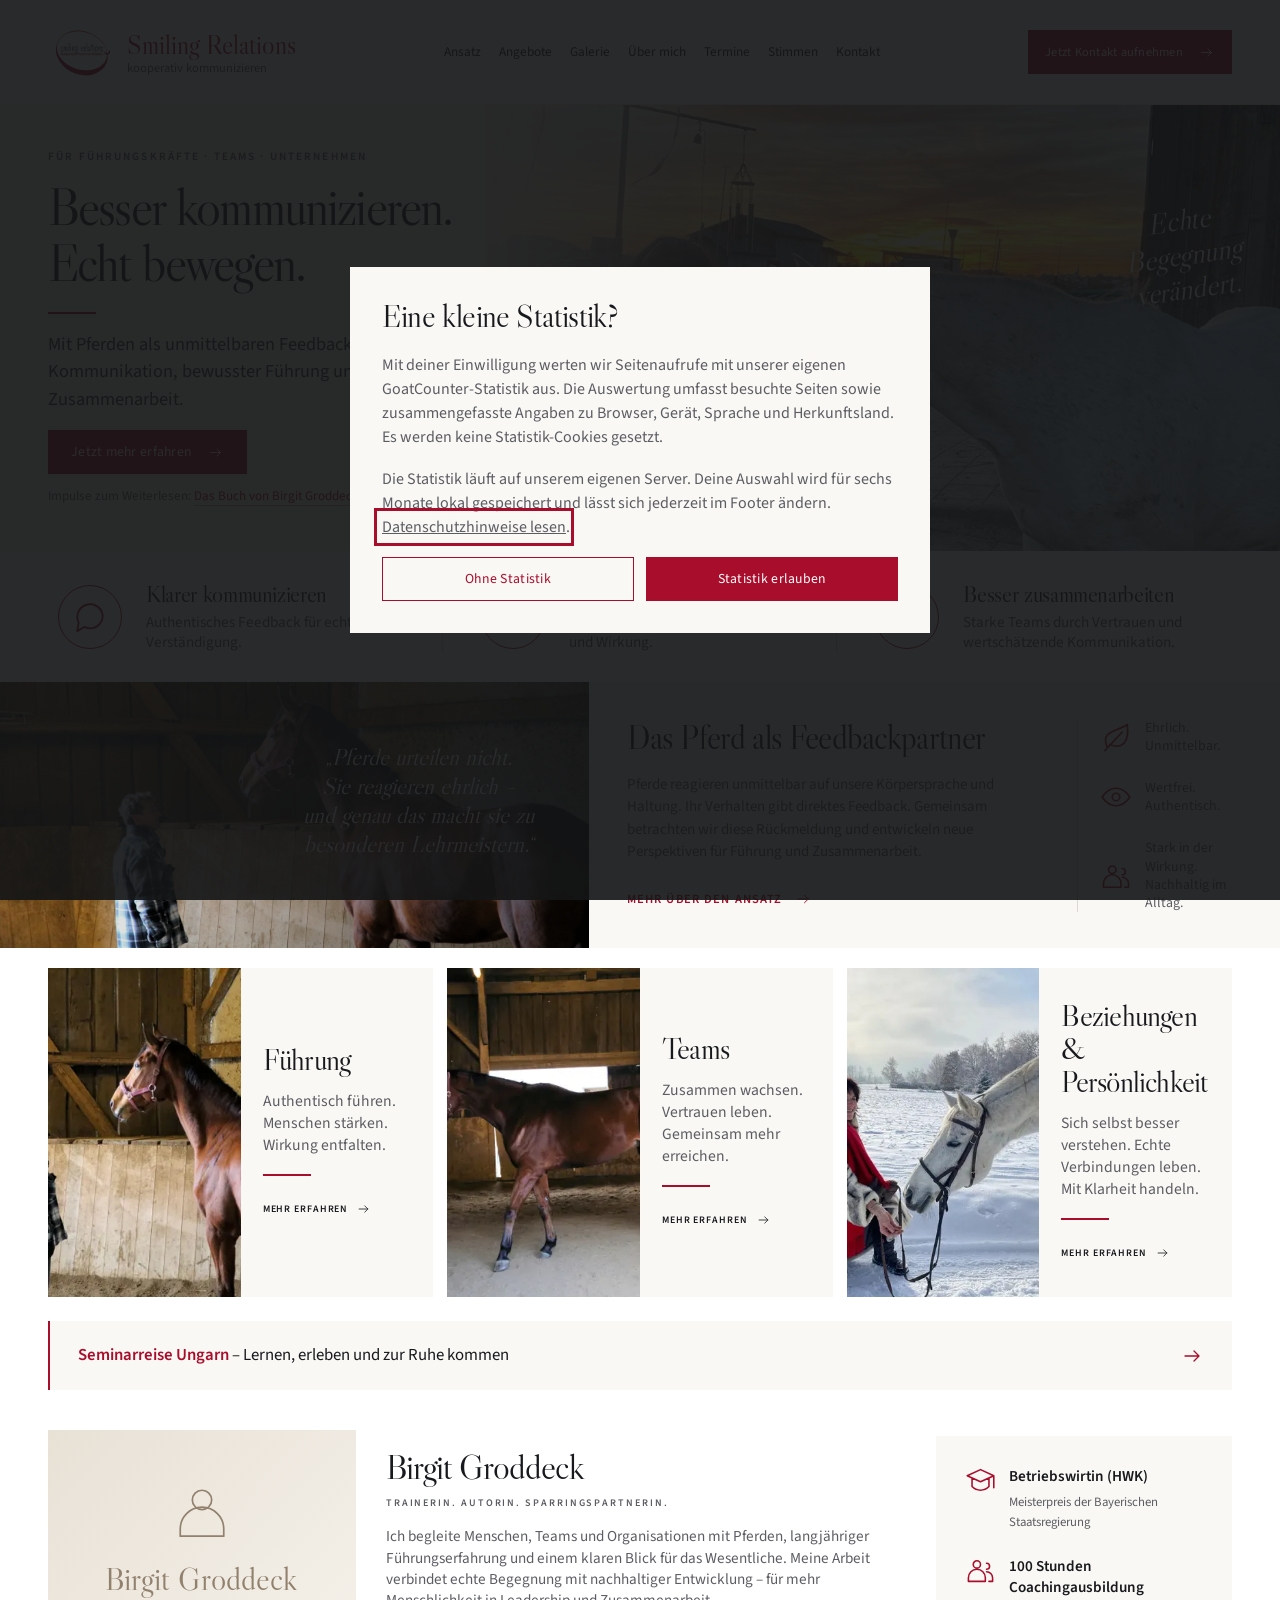
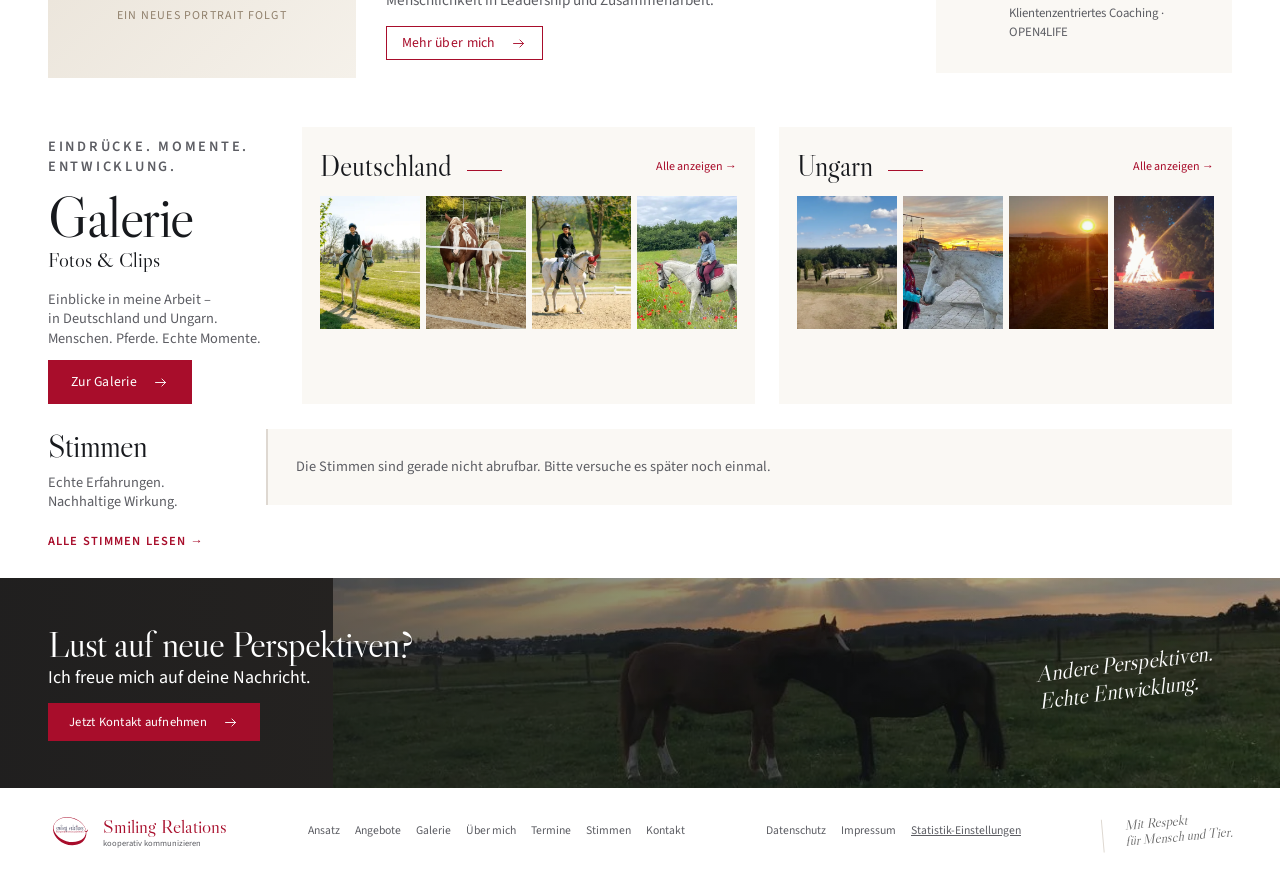
==== commit 9c597dce: "Publish site from HP-SmilingRelations cadb103" ====
--- a/index.html
+++ b/index.html
@@ -1,2 +1,2 @@
 <!DOCTYPE html><html lang="de"><head><meta charset="UTF-8"><meta name="viewport" content="width=device-width, initial-scale=1"><meta name="description" content="Klarer kommunizieren, persönlich wachsen, besser zusammenarbeiten. Smiling Relations mit Birgit Groddeck: Entwicklung und Führung mit Pferden als Feedbackpartner."><meta name="theme-color" content="#a80d2b"><meta name="referrer" content="strict-origin-when-cross-origin"><title>Smiling Relations · Besser kommunizieren. Echt bewegen.</title><link rel="canonical" href="https://www.smiling-relations.de/"><link rel="icon" href="/brand/logo.svg" type="image/svg+xml"><meta property="og:title" content="Besser kommunizieren. Echt bewegen."><meta property="og:description" content="Klarer kommunizieren, persönlich wachsen, besser zusammenarbeiten. Smiling Relations mit Birgit Groddeck: Entwicklung und Führung mit Pferden als Feedbackpartner."><meta property="og:type" content="website"><meta property="og:locale" content="de_DE"><meta property="og:url" content="https://www.smiling-relations.de/"><link rel="stylesheet" href="/_astro/Layout.BPWboq72.css"><link rel="stylesheet" href="/_astro/seminars.NnhXOTmZ.css"><style>.about-facts.about-facts--evidence{grid-template-columns:minmax(0,1fr);gap:24px;margin:0;list-style:none}.about-facts--evidence li{min-width:0}.about-facts--evidence a{grid-template-columns:29px minmax(0,1fr);align-items:start;gap:14px;display:grid}.about-facts--evidence strong{font-size:.95rem;font-weight:600;line-height:1.4;display:block}.about-facts--evidence small{color:var(--muted);margin-top:6px;font-size:.8rem;line-height:1.5;display:block}.about-facts--evidence a:hover strong{text-underline-offset:4px;text-decoration:underline}@media (width>=601px) and (width<=980px){.about-facts.about-facts--evidence{grid-template-columns:repeat(2,minmax(0,1fr))}}@media (width<=720px){.hero{padding-top:270px}}.hungary-teaser{margin-block:20px 40px}.hungary-teaser>a{background:var(--paper);border-left:2px solid var(--red);justify-content:space-between;align-items:center;gap:20px;padding:22px 28px;font-size:1.05rem;display:flex}.hungary-teaser strong{color:var(--red);font-weight:600}.hungary-teaser svg{width:24px;height:24px;color:var(--red);flex-shrink:0}.hungary-teaser a:hover strong{text-underline-offset:4px;text-decoration:underline}@media (width<=720px){.hungary-teaser>a{padding:18px 20px}.hungary-teaser strong{margin-bottom:5px;display:block}.hungary-teaser .teaser-separator{display:none}}
-</style></head><body data-base="/" data-analytics-endpoint data-analytics-enabled="false"><a class="skip-link" href="#inhalt">Zum Inhalt</a><header class="site-header"><div class="container header-inner"><a class="brand" href="/" aria-label="Smiling Relations – Startseite"><img src="/brand/logo.svg" width="72" height="66" alt=""><span><strong>Smiling Relations</strong><small>kooperativ kommunizieren</small></span></a><button class="menu-toggle" aria-expanded="false" aria-controls="navigation" hidden>Menü <span aria-hidden="true">☰</span></button><nav id="navigation" aria-label="Hauptnavigation"><a href="/ansatz/">Ansatz</a><a href="/angebote/">Angebote</a><a href="/birgit-groddeck/#galerie">Galerie</a><a href="/birgit-groddeck/">Über mich</a><a href="/angebote/#termine">Termine</a><a href="/stimmen/">Stimmen</a><a href="/kontakt/">Kontakt</a></nav><a class="button header-cta" href="mailto:b.groddeck@googlemail.com?subject=Anfrage%20an%20Smiling%20Relations">Jetzt Kontakt aufnehmen <svg viewBox="0 0 24 24" fill="none" stroke="currentColor" stroke-width="1.3" stroke-linecap="round" stroke-linejoin="round" aria-hidden="true"><path d="M5 12h14m-5-5 5 5-5 5"></path></svg></a><span class="header-note">Menschen<br>Pferde<br>Entwicklung</span></div></header><main id="inhalt"><section class="hero"><img src="/media/a7230cc010f8b08b-large.webp" alt="Birgit und ein Schimmel im Abendlicht" width="1024" height="768" class="hero-image" loading="eager" fetchpriority="high" decoding="async" style="object-position: center"><div class="container hero-content"><p class="eyebrow">Für Führungskräfte · Teams · Unternehmen</p><h1>Besser kommunizieren.<br>Echt bewegen.</h1><span class="red-rule"></span><p class="intro">Mit Pferden als unmittelbaren Feedbackpartnern zu klarer Kommunikation, bewusster Führung und besserer Zusammenarbeit.</p><a class="button" href="/ansatz/">Jetzt mehr erfahren <svg viewBox="0 0 24 24" fill="none" stroke="currentColor" stroke-width="1.3" stroke-linecap="round" stroke-linejoin="round" aria-hidden="true"><path d="M5 12h14m-5-5 5 5-5 5"></path></svg></a><a class="hero-book" href="/birgit-groddeck/#buch">Impulse zum Weiterlesen: <span>Das Buch von Birgit Groddeck ↗</span></a></div><p class="hero-note handwritten">Echte<br>Begegnung<br>verändert.</p></section><section class="container benefits" aria-label="Was sich entwickeln kann"><div class="benefit"><span class="icon-circle"><svg viewBox="0 0 24 24" fill="none" stroke="currentColor" stroke-width="1.3" stroke-linecap="round" stroke-linejoin="round" aria-hidden="true"><path d="M21 11a9 9 0 0 1-9 9 10 10 0 0 1-4-1l-5 3 1-6a9 9 0 1 1 17-5Z"></path></svg></span><div><h2>Klarer kommunizieren</h2><p>Authentisches Feedback für echte Verständigung.</p></div></div><div class="benefit"><span class="icon-circle"><svg viewBox="0 0 24 24" fill="none" stroke="currentColor" stroke-width="1.3" stroke-linecap="round" stroke-linejoin="round" aria-hidden="true"><path d="M12 21S2 15 2 8a5 5 0 0 1 10-1A5 5 0 0 1 22 8c0 7-10 13-10 13Z"></path></svg></span><div><h2>Persönlich wachsen</h2><p>Mehr Selbstbewusstsein, Klarheit und Wirkung.</p></div></div><div class="benefit"><span class="icon-circle"><svg viewBox="0 0 24 24" fill="none" stroke="currentColor" stroke-width="1.3" stroke-linecap="round" stroke-linejoin="round" aria-hidden="true"><path d="M9 10a3 3 0 1 0 0-6 3 3 0 0 0 0 6Zm8 1a2.5 2.5 0 1 0 0-5M2 21v-3a7 7 0 0 1 14 0v3Zm15-8a5 5 0 0 1 5 5v3h-3"></path></svg></span><div><h2>Besser zusammenarbeiten</h2><p>Starke Teams durch Vertrauen und wertschätzende Kommunikation.</p></div></div></section><section class="method"><div class="method-photo"><img src="/media/3fb5486cd70070e8-large.webp" alt="Mensch und Pferd im direkten Kontakt" width="5760" height="3840" loading="lazy" fetchpriority="auto" decoding="async" style="object-position: center"><blockquote>„Pferde urteilen nicht.<br>Sie reagieren ehrlich –<br>und genau das macht sie zu besonderen Lehrmeistern.“</blockquote></div><div class="method-content"><div><h2>Das Pferd als Feedbackpartner</h2><p>Pferde reagieren unmittelbar auf unsere Körpersprache und Haltung. Ihr Verhalten gibt direktes Feedback. Gemeinsam betrachten wir diese Rückmeldung und entwickeln neue Perspektiven für Führung und Zusammenarbeit.</p><a class="text-link" href="/ansatz/">Mehr über den Ansatz <svg viewBox="0 0 24 24" fill="none" stroke="currentColor" stroke-width="1.3" stroke-linecap="round" stroke-linejoin="round" aria-hidden="true"><path d="M5 12h14m-5-5 5 5-5 5"></path></svg></a></div><div class="method-points"><div><svg viewBox="0 0 24 24" fill="none" stroke="currentColor" stroke-width="1.3" stroke-linecap="round" stroke-linejoin="round" aria-hidden="true"><path d="M5 20C-1 7 13 8 21 2c2 14-4 20-14 16m-4 5L17 8"></path></svg><span>Ehrlich.<br>Unmittelbar.</span></div><div><svg viewBox="0 0 24 24" fill="none" stroke="currentColor" stroke-width="1.3" stroke-linecap="round" stroke-linejoin="round" aria-hidden="true"><path d="M1 12s4-7 11-7 11 7 11 7-4 7-11 7S1 12 1 12Zm14 0a3 3 0 1 0-6 0 3 3 0 0 0 6 0"></path></svg><span>Wertfrei.<br>Authentisch.</span></div><div><svg viewBox="0 0 24 24" fill="none" stroke="currentColor" stroke-width="1.3" stroke-linecap="round" stroke-linejoin="round" aria-hidden="true"><path d="M9 10a3 3 0 1 0 0-6 3 3 0 0 0 0 6Zm8 1a2.5 2.5 0 1 0 0-5M2 21v-3a7 7 0 0 1 14 0v3Zm15-8a5 5 0 0 1 5 5v3h-3"></path></svg><span>Stark in der Wirkung.<br>Nachhaltig im Alltag.</span></div></div></div></section><section class="container offers-grid" aria-label="Unsere Anwendungsfelder"><a class="offer-card" href="/angebote/fuehrung/"><img src="/media/3fb5486cd70070e8-thumb.webp" alt="Mensch und Pferd im direkten Kontakt" width="5760" height="3840" loading="lazy" fetchpriority="auto" decoding="async" style="object-position: 46% center"><div class="offer-card-content"><h2>Führung</h2><p>Authentisch führen. Menschen stärken. Wirkung entfalten.</p><span class="red-rule"></span><span class="text-link">Mehr erfahren <svg viewBox="0 0 24 24" fill="none" stroke="currentColor" stroke-width="1.3" stroke-linecap="round" stroke-linejoin="round" aria-hidden="true"><path d="M5 12h14m-5-5 5 5-5 5"></path></svg></span></div></a><a class="offer-card" href="/angebote/teams/"><img src="/media/8087fd8aea7a3620-thumb.webp" alt="Gemeinsame Bodenarbeit in der Reithalle" width="5760" height="3840" loading="lazy" fetchpriority="auto" decoding="async" style="object-position: 50% center"><div class="offer-card-content"><h2>Teams</h2><p>Zusammen wachsen. Vertrauen leben. Gemeinsam mehr erreichen.</p><span class="red-rule"></span><span class="text-link">Mehr erfahren <svg viewBox="0 0 24 24" fill="none" stroke="currentColor" stroke-width="1.3" stroke-linecap="round" stroke-linejoin="round" aria-hidden="true"><path d="M5 12h14m-5-5 5 5-5 5"></path></svg></span></div></a><a class="offer-card" href="/angebote/persoenlichkeit-beziehungen/"><img src="/media/d379bb7a1055378e-thumb.webp" alt="Begegnung mit einem Schimmel im Schnee" width="1024" height="768" loading="lazy" fetchpriority="auto" decoding="async" style="object-position: center"><div class="offer-card-content"><h2>Beziehungen &amp; Persönlichkeit</h2><p>Sich selbst besser verstehen. Echte Verbindungen leben. Mit Klarheit handeln.</p><span class="red-rule"></span><span class="text-link">Mehr erfahren <svg viewBox="0 0 24 24" fill="none" stroke="currentColor" stroke-width="1.3" stroke-linecap="round" stroke-linejoin="round" aria-hidden="true"><path d="M5 12h14m-5-5 5 5-5 5"></path></svg></span></div></a></section><aside class="container hungary-teaser"><a href="/angebote/ungarn/"><span><strong>Seminarreise Ungarn</strong><span class="teaser-separator"> – </span>Lernen, erleben und zur Ruhe kommen</span><svg viewBox="0 0 24 24" fill="none" stroke="currentColor" stroke-width="1.3" stroke-linecap="round" stroke-linejoin="round" aria-hidden="true"><path d="M5 12h14m-5-5 5 5-5 5"></path></svg></a></aside><section class="container about-strip"><div class="portrait-placeholder" aria-label="Platz für das neue Portrait von Birgit Groddeck"><svg viewBox="0 0 24 24" fill="none" stroke="currentColor" stroke-width="1.3" stroke-linecap="round" stroke-linejoin="round" aria-hidden="true"><path d="M16 7a4 4 0 1 0-8 0 4 4 0 0 0 8 0ZM3 22v-3a9 9 0 0 1 18 0v3Z"></path></svg><span>Birgit Groddeck</span><small>Ein neues Portrait folgt</small></div><div class="about-copy"><h2>Birgit Groddeck</h2><p class="eyebrow">Trainerin. Autorin. Sparringspartnerin.</p><p>Ich begleite Menschen, Teams und Organisationen mit Pferden, langjähriger Führungserfahrung und einem klaren Blick für das Wesentliche. Meine Arbeit verbindet echte Begegnung mit nachhaltiger Entwicklung – für mehr Menschlichkeit in Leadership und Zusammenarbeit.</p><a class="button button-outline" href="/birgit-groddeck/">Mehr über mich <svg viewBox="0 0 24 24" fill="none" stroke="currentColor" stroke-width="1.3" stroke-linecap="round" stroke-linejoin="round" aria-hidden="true"><path d="M5 12h14m-5-5 5 5-5 5"></path></svg></a></div><ul class="about-facts about-facts--evidence" aria-label="Belegte Qualifikationen von Birgit Groddeck"><li><a href="/birgit-groddeck/#qualifikationen"><svg viewBox="0 0 24 24" fill="none" stroke="currentColor" stroke-width="1.3" stroke-linecap="round" stroke-linejoin="round" aria-hidden="true"><path d="m1 8 11-5 11 5-11 5L1 8Zm4 2v7c4 4 10 4 14 0v-7m4-2v10"></path></svg><span><strong>Betriebswirtin (HWK)</strong><small>Meisterpreis der Bayerischen Staatsregierung</small></span></a></li><li><a href="/birgit-groddeck/#qualifikationen"><svg viewBox="0 0 24 24" fill="none" stroke="currentColor" stroke-width="1.3" stroke-linecap="round" stroke-linejoin="round" aria-hidden="true"><path d="M9 10a3 3 0 1 0 0-6 3 3 0 0 0 0 6Zm8 1a2.5 2.5 0 1 0 0-5M2 21v-3a7 7 0 0 1 14 0v3Zm15-8a5 5 0 0 1 5 5v3h-3"></path></svg><span><strong>100 Stunden Coachingausbildung</strong><small>Klientenzentriertes Coaching · OPEN4LIFE</small></span></a></li></ul></section><section class="container gallery-preview" id="galerie"><div class="gallery-heading"><p class="eyebrow">Eindrücke. Momente. Entwicklung.</p><h2>Galerie</h2><p class="subheading">Fotos &amp; Clips</p><p>Einblicke in meine Arbeit –<br>in Deutschland und Ungarn.<br>Menschen. Pferde. Echte Momente.</p><a class="button" href="/birgit-groddeck/#galerie">Zur Galerie <svg viewBox="0 0 24 24" fill="none" stroke="currentColor" stroke-width="1.3" stroke-linecap="round" stroke-linejoin="round" aria-hidden="true"><path d="M5 12h14m-5-5 5 5-5 5"></path></svg></a></div><div class="gallery-country"><div class="country-heading"><h3>Deutschland</h3><a href="/birgit-groddeck/#galerie-deutschland">Alle anzeigen →</a></div><div class="gallery-grid compact"><a class="gallery-item" href="/media/2a11173107f4d983-full.jpg" data-gallery data-kind="image" data-caption="Mensch und Pferd auf der Wiese" aria-label="Mensch und Pferd auf der Wiese – Bild vergrößern"><img src="/media/2a11173107f4d983-thumb.webp" alt="Mensch und Pferd auf der Wiese" loading="lazy" width="4898" height="3266"></a><a class="gallery-item" href="/media/fc6032bcd5dd9763-full.jpg" data-gallery data-kind="image" data-caption="Einblick 2 – Deutschland" aria-label="Einblick 2 – Deutschland – Bild vergrößern"><img src="/media/fc6032bcd5dd9763-thumb.webp" alt="Einblick 2 – Deutschland" loading="lazy" width="3000" height="4000"></a><a class="gallery-item" href="/media/5b6c62e7ebf534a7-full.jpg" data-gallery data-kind="image" data-caption="Einblick 3 – Deutschland" aria-label="Einblick 3 – Deutschland – Bild vergrößern"><img src="/media/5b6c62e7ebf534a7-thumb.webp" alt="Einblick 3 – Deutschland" loading="lazy" width="4850" height="3233"></a><a class="gallery-item" href="/media/289ee34092ebf720-full.jpg" data-gallery data-kind="image" data-caption="Einblick 4 – Deutschland" aria-label="Einblick 4 – Deutschland – Bild vergrößern"><img src="/media/289ee34092ebf720-thumb.webp" alt="Einblick 4 – Deutschland" loading="lazy" width="1600" height="1200"></a></div></div><div class="gallery-country"><div class="country-heading"><h3>Ungarn</h3><a href="/angebote/ungarn/">Alle anzeigen →</a></div><div class="gallery-grid compact"><a class="gallery-item" href="/media/b1977bff82f40def-full.jpg" data-gallery data-kind="image" data-caption="Blick auf Hof und Landschaft" aria-label="Blick auf Hof und Landschaft – Bild vergrößern"><img src="/media/b1977bff82f40def-thumb.webp" alt="Blick auf Hof und Landschaft" loading="lazy" width="2992" height="2992"></a><a class="gallery-item" href="/media/a7230cc010f8b08b-full.jpg" data-gallery data-kind="image" data-caption="Birgit und ein Schimmel im Abendlicht" aria-label="Birgit und ein Schimmel im Abendlicht – Bild vergrößern"><img src="/media/a7230cc010f8b08b-thumb.webp" alt="Birgit und ein Schimmel im Abendlicht" loading="lazy" width="1024" height="768"></a><a class="gallery-item" href="/media/49e32eb830470b58-full.jpg" data-gallery data-kind="image" data-caption="Abendlicht über den Weinreben" aria-label="Abendlicht über den Weinreben – Bild vergrößern"><img src="/media/49e32eb830470b58-thumb.webp" alt="Abendlicht über den Weinreben" loading="lazy" width="2992" height="2992"></a><a class="gallery-item" href="/media/8d4d1e2d566ca62b-full.jpg" data-gallery data-kind="image" data-caption="Gemeinsamer Abend am Feuer" aria-label="Gemeinsamer Abend am Feuer – Bild vergrößern"><img src="/media/8d4d1e2d566ca62b-thumb.webp" alt="Gemeinsamer Abend am Feuer" loading="lazy" width="2992" height="2992"></a></div></div></section><section class="container voices" id="stimmen"><div><h2>Stimmen</h2><p>Echte Erfahrungen.<br>Nachhaltige Wirkung.</p><a class="text-link" href="/stimmen/">Alle Stimmen lesen →</a></div><div data-live-content="stimmen" data-sheet-url="https://docs.google.com/spreadsheets/d/1-jv6WJLqWgi5O4OSMAZy_En6ZOK5EpmJ69dfcGUegK4/export?format=csv&amp;gid=0" data-limit="3" class="reviews-list reviews-preview" aria-live="polite" aria-busy="false"><p class="empty-state">Die Stimmen der Teilnehmenden werden geladen.</p></div><noscript><p>Bitte aktiviere JavaScript, um die aktuellen Stimmen aus unserer Tabelle zu lesen.</p></noscript></section><section class="closing-cta"><img src="/media/3138bfa054d47599-large.webp" alt="Pferde im warmen Abendlicht" width="1024" height="768" loading="lazy" fetchpriority="auto" decoding="async" style="object-position: 50% 52%"><div class="container closing-content"><div><h2>Lust auf neue Perspektiven?</h2><p>Ich freue mich auf deine Nachricht.</p><a class="button" href="mailto:b.groddeck@googlemail.com?subject=Anfrage%20an%20Smiling%20Relations">Jetzt Kontakt aufnehmen <svg viewBox="0 0 24 24" fill="none" stroke="currentColor" stroke-width="1.3" stroke-linecap="round" stroke-linejoin="round" aria-hidden="true"><path d="M5 12h14m-5-5 5 5-5 5"></path></svg></a></div><p class="handwritten">Andere Perspektiven.<br>Echte Entwicklung.</p></div></section></main><footer class="site-footer"><div class="container footer-inner"><a class="brand footer-brand" href="/"><img src="/brand/logo.svg" width="45" height="42" alt=""><span><strong>Smiling Relations</strong><small>kooperativ kommunizieren</small></span></a><nav aria-label="Weitere Seiten"><a href="/ansatz/">Ansatz</a><a href="/angebote/">Angebote</a><a href="/birgit-groddeck/#galerie">Galerie</a><a href="/birgit-groddeck/">Über mich</a><a href="/angebote/#termine">Termine</a><a href="/stimmen/">Stimmen</a><a href="/kontakt/">Kontakt</a></nav><nav aria-label="Rechtliche Informationen"><a href="/datenschutz/">Datenschutz</a><a href="/impressum/">Impressum</a></nav><span class="footer-note">Mit Respekt<br>für Mensch und Tier.</span></div></footer><dialog id="media-viewer" aria-label="Galerieansicht"><div class="viewer-toolbar"><button type="button" data-viewer-close><svg viewBox="0 0 24 24" fill="none" stroke="currentColor" stroke-width="1.3" stroke-linecap="round" stroke-linejoin="round" aria-hidden="true"><path d="m6 6 12 12M6 18 18 6"></path></svg> Schließen</button><span data-viewer-count></span><a data-viewer-original href="#" target="_blank" rel="noopener">Volle Auflösung ↗</a></div><div class="viewer-stage"></div><p class="viewer-caption"></p><div class="viewer-navigation"><button type="button" data-viewer-prev aria-label="Vorheriges Bild">← Zurück</button><button type="button" data-viewer-next aria-label="Nächstes Bild">Weiter →</button></div></dialog><script type="module" src="/_astro/Layout.astro_astro_type_script_index_0_lang.C1BYSnx8.js"></script></body></html>+</style></head><body data-base="/" data-analytics-endpoint="https://stats-smiling.unobex.de/count" data-analytics-enabled="true"><a class="skip-link" href="#inhalt">Zum Inhalt</a><header class="site-header"><div class="container header-inner"><a class="brand" href="/" aria-label="Smiling Relations – Startseite"><img src="/brand/logo.svg" width="72" height="66" alt=""><span><strong>Smiling Relations</strong><small>kooperativ kommunizieren</small></span></a><button class="menu-toggle" aria-expanded="false" aria-controls="navigation" hidden>Menü <span aria-hidden="true">☰</span></button><nav id="navigation" aria-label="Hauptnavigation"><a href="/ansatz/">Ansatz</a><a href="/angebote/">Angebote</a><a href="/birgit-groddeck/#galerie">Galerie</a><a href="/birgit-groddeck/">Über mich</a><a href="/angebote/#termine">Termine</a><a href="/stimmen/">Stimmen</a><a href="/kontakt/">Kontakt</a></nav><a class="button header-cta" href="mailto:b.groddeck@googlemail.com?subject=Anfrage%20an%20Smiling%20Relations">Jetzt Kontakt aufnehmen <svg viewBox="0 0 24 24" fill="none" stroke="currentColor" stroke-width="1.3" stroke-linecap="round" stroke-linejoin="round" aria-hidden="true"><path d="M5 12h14m-5-5 5 5-5 5"></path></svg></a><span class="header-note">Menschen<br>Pferde<br>Entwicklung</span></div></header><main id="inhalt"><section class="hero"><img src="/media/a7230cc010f8b08b-large.webp" alt="Birgit und ein Schimmel im Abendlicht" width="1024" height="768" class="hero-image" loading="eager" fetchpriority="high" decoding="async" style="object-position: center"><div class="container hero-content"><p class="eyebrow">Für Führungskräfte · Teams · Unternehmen</p><h1>Besser kommunizieren.<br>Echt bewegen.</h1><span class="red-rule"></span><p class="intro">Mit Pferden als unmittelbaren Feedbackpartnern zu klarer Kommunikation, bewusster Führung und besserer Zusammenarbeit.</p><a class="button" href="/ansatz/">Jetzt mehr erfahren <svg viewBox="0 0 24 24" fill="none" stroke="currentColor" stroke-width="1.3" stroke-linecap="round" stroke-linejoin="round" aria-hidden="true"><path d="M5 12h14m-5-5 5 5-5 5"></path></svg></a><a class="hero-book" href="/birgit-groddeck/#buch">Impulse zum Weiterlesen: <span>Das Buch von Birgit Groddeck ↗</span></a></div><p class="hero-note handwritten">Echte<br>Begegnung<br>verändert.</p></section><section class="container benefits" aria-label="Was sich entwickeln kann"><div class="benefit"><span class="icon-circle"><svg viewBox="0 0 24 24" fill="none" stroke="currentColor" stroke-width="1.3" stroke-linecap="round" stroke-linejoin="round" aria-hidden="true"><path d="M21 11a9 9 0 0 1-9 9 10 10 0 0 1-4-1l-5 3 1-6a9 9 0 1 1 17-5Z"></path></svg></span><div><h2>Klarer kommunizieren</h2><p>Authentisches Feedback für echte Verständigung.</p></div></div><div class="benefit"><span class="icon-circle"><svg viewBox="0 0 24 24" fill="none" stroke="currentColor" stroke-width="1.3" stroke-linecap="round" stroke-linejoin="round" aria-hidden="true"><path d="M12 21S2 15 2 8a5 5 0 0 1 10-1A5 5 0 0 1 22 8c0 7-10 13-10 13Z"></path></svg></span><div><h2>Persönlich wachsen</h2><p>Mehr Selbstbewusstsein, Klarheit und Wirkung.</p></div></div><div class="benefit"><span class="icon-circle"><svg viewBox="0 0 24 24" fill="none" stroke="currentColor" stroke-width="1.3" stroke-linecap="round" stroke-linejoin="round" aria-hidden="true"><path d="M9 10a3 3 0 1 0 0-6 3 3 0 0 0 0 6Zm8 1a2.5 2.5 0 1 0 0-5M2 21v-3a7 7 0 0 1 14 0v3Zm15-8a5 5 0 0 1 5 5v3h-3"></path></svg></span><div><h2>Besser zusammenarbeiten</h2><p>Starke Teams durch Vertrauen und wertschätzende Kommunikation.</p></div></div></section><section class="method"><div class="method-photo"><img src="/media/3fb5486cd70070e8-large.webp" alt="Mensch und Pferd im direkten Kontakt" width="5760" height="3840" loading="lazy" fetchpriority="auto" decoding="async" style="object-position: center"><blockquote>„Pferde urteilen nicht.<br>Sie reagieren ehrlich –<br>und genau das macht sie zu besonderen Lehrmeistern.“</blockquote></div><div class="method-content"><div><h2>Das Pferd als Feedbackpartner</h2><p>Pferde reagieren unmittelbar auf unsere Körpersprache und Haltung. Ihr Verhalten gibt direktes Feedback. Gemeinsam betrachten wir diese Rückmeldung und entwickeln neue Perspektiven für Führung und Zusammenarbeit.</p><a class="text-link" href="/ansatz/">Mehr über den Ansatz <svg viewBox="0 0 24 24" fill="none" stroke="currentColor" stroke-width="1.3" stroke-linecap="round" stroke-linejoin="round" aria-hidden="true"><path d="M5 12h14m-5-5 5 5-5 5"></path></svg></a></div><div class="method-points"><div><svg viewBox="0 0 24 24" fill="none" stroke="currentColor" stroke-width="1.3" stroke-linecap="round" stroke-linejoin="round" aria-hidden="true"><path d="M5 20C-1 7 13 8 21 2c2 14-4 20-14 16m-4 5L17 8"></path></svg><span>Ehrlich.<br>Unmittelbar.</span></div><div><svg viewBox="0 0 24 24" fill="none" stroke="currentColor" stroke-width="1.3" stroke-linecap="round" stroke-linejoin="round" aria-hidden="true"><path d="M1 12s4-7 11-7 11 7 11 7-4 7-11 7S1 12 1 12Zm14 0a3 3 0 1 0-6 0 3 3 0 0 0 6 0"></path></svg><span>Wertfrei.<br>Authentisch.</span></div><div><svg viewBox="0 0 24 24" fill="none" stroke="currentColor" stroke-width="1.3" stroke-linecap="round" stroke-linejoin="round" aria-hidden="true"><path d="M9 10a3 3 0 1 0 0-6 3 3 0 0 0 0 6Zm8 1a2.5 2.5 0 1 0 0-5M2 21v-3a7 7 0 0 1 14 0v3Zm15-8a5 5 0 0 1 5 5v3h-3"></path></svg><span>Stark in der Wirkung.<br>Nachhaltig im Alltag.</span></div></div></div></section><section class="container offers-grid" aria-label="Unsere Anwendungsfelder"><a class="offer-card" href="/angebote/fuehrung/"><img src="/media/3fb5486cd70070e8-thumb.webp" alt="Mensch und Pferd im direkten Kontakt" width="5760" height="3840" loading="lazy" fetchpriority="auto" decoding="async" style="object-position: 46% center"><div class="offer-card-content"><h2>Führung</h2><p>Authentisch führen. Menschen stärken. Wirkung entfalten.</p><span class="red-rule"></span><span class="text-link">Mehr erfahren <svg viewBox="0 0 24 24" fill="none" stroke="currentColor" stroke-width="1.3" stroke-linecap="round" stroke-linejoin="round" aria-hidden="true"><path d="M5 12h14m-5-5 5 5-5 5"></path></svg></span></div></a><a class="offer-card" href="/angebote/teams/"><img src="/media/8087fd8aea7a3620-thumb.webp" alt="Gemeinsame Bodenarbeit in der Reithalle" width="5760" height="3840" loading="lazy" fetchpriority="auto" decoding="async" style="object-position: 50% center"><div class="offer-card-content"><h2>Teams</h2><p>Zusammen wachsen. Vertrauen leben. Gemeinsam mehr erreichen.</p><span class="red-rule"></span><span class="text-link">Mehr erfahren <svg viewBox="0 0 24 24" fill="none" stroke="currentColor" stroke-width="1.3" stroke-linecap="round" stroke-linejoin="round" aria-hidden="true"><path d="M5 12h14m-5-5 5 5-5 5"></path></svg></span></div></a><a class="offer-card" href="/angebote/persoenlichkeit-beziehungen/"><img src="/media/d379bb7a1055378e-thumb.webp" alt="Begegnung mit einem Schimmel im Schnee" width="1024" height="768" loading="lazy" fetchpriority="auto" decoding="async" style="object-position: center"><div class="offer-card-content"><h2>Beziehungen &amp; Persönlichkeit</h2><p>Sich selbst besser verstehen. Echte Verbindungen leben. Mit Klarheit handeln.</p><span class="red-rule"></span><span class="text-link">Mehr erfahren <svg viewBox="0 0 24 24" fill="none" stroke="currentColor" stroke-width="1.3" stroke-linecap="round" stroke-linejoin="round" aria-hidden="true"><path d="M5 12h14m-5-5 5 5-5 5"></path></svg></span></div></a></section><aside class="container hungary-teaser"><a href="/angebote/ungarn/"><span><strong>Seminarreise Ungarn</strong><span class="teaser-separator"> – </span>Lernen, erleben und zur Ruhe kommen</span><svg viewBox="0 0 24 24" fill="none" stroke="currentColor" stroke-width="1.3" stroke-linecap="round" stroke-linejoin="round" aria-hidden="true"><path d="M5 12h14m-5-5 5 5-5 5"></path></svg></a></aside><section class="container about-strip"><div class="portrait-placeholder" aria-label="Platz für das neue Portrait von Birgit Groddeck"><svg viewBox="0 0 24 24" fill="none" stroke="currentColor" stroke-width="1.3" stroke-linecap="round" stroke-linejoin="round" aria-hidden="true"><path d="M16 7a4 4 0 1 0-8 0 4 4 0 0 0 8 0ZM3 22v-3a9 9 0 0 1 18 0v3Z"></path></svg><span>Birgit Groddeck</span><small>Ein neues Portrait folgt</small></div><div class="about-copy"><h2>Birgit Groddeck</h2><p class="eyebrow">Trainerin. Autorin. Sparringspartnerin.</p><p>Ich begleite Menschen, Teams und Organisationen mit Pferden, langjähriger Führungserfahrung und einem klaren Blick für das Wesentliche. Meine Arbeit verbindet echte Begegnung mit nachhaltiger Entwicklung – für mehr Menschlichkeit in Leadership und Zusammenarbeit.</p><a class="button button-outline" href="/birgit-groddeck/">Mehr über mich <svg viewBox="0 0 24 24" fill="none" stroke="currentColor" stroke-width="1.3" stroke-linecap="round" stroke-linejoin="round" aria-hidden="true"><path d="M5 12h14m-5-5 5 5-5 5"></path></svg></a></div><ul class="about-facts about-facts--evidence" aria-label="Belegte Qualifikationen von Birgit Groddeck"><li><a href="/birgit-groddeck/#qualifikationen"><svg viewBox="0 0 24 24" fill="none" stroke="currentColor" stroke-width="1.3" stroke-linecap="round" stroke-linejoin="round" aria-hidden="true"><path d="m1 8 11-5 11 5-11 5L1 8Zm4 2v7c4 4 10 4 14 0v-7m4-2v10"></path></svg><span><strong>Betriebswirtin (HWK)</strong><small>Meisterpreis der Bayerischen Staatsregierung</small></span></a></li><li><a href="/birgit-groddeck/#qualifikationen"><svg viewBox="0 0 24 24" fill="none" stroke="currentColor" stroke-width="1.3" stroke-linecap="round" stroke-linejoin="round" aria-hidden="true"><path d="M9 10a3 3 0 1 0 0-6 3 3 0 0 0 0 6Zm8 1a2.5 2.5 0 1 0 0-5M2 21v-3a7 7 0 0 1 14 0v3Zm15-8a5 5 0 0 1 5 5v3h-3"></path></svg><span><strong>100 Stunden Coachingausbildung</strong><small>Klientenzentriertes Coaching · OPEN4LIFE</small></span></a></li></ul></section><section class="container gallery-preview" id="galerie"><div class="gallery-heading"><p class="eyebrow">Eindrücke. Momente. Entwicklung.</p><h2>Galerie</h2><p class="subheading">Fotos &amp; Clips</p><p>Einblicke in meine Arbeit –<br>in Deutschland und Ungarn.<br>Menschen. Pferde. Echte Momente.</p><a class="button" href="/birgit-groddeck/#galerie">Zur Galerie <svg viewBox="0 0 24 24" fill="none" stroke="currentColor" stroke-width="1.3" stroke-linecap="round" stroke-linejoin="round" aria-hidden="true"><path d="M5 12h14m-5-5 5 5-5 5"></path></svg></a></div><div class="gallery-country"><div class="country-heading"><h3>Deutschland</h3><a href="/birgit-groddeck/#galerie-deutschland">Alle anzeigen →</a></div><div class="gallery-grid compact"><a class="gallery-item" href="/media/2a11173107f4d983-full.jpg" data-gallery data-kind="image" data-caption="Mensch und Pferd auf der Wiese" aria-label="Mensch und Pferd auf der Wiese – Bild vergrößern"><img src="/media/2a11173107f4d983-thumb.webp" alt="Mensch und Pferd auf der Wiese" loading="lazy" width="4898" height="3266"></a><a class="gallery-item" href="/media/fc6032bcd5dd9763-full.jpg" data-gallery data-kind="image" data-caption="Einblick 2 – Deutschland" aria-label="Einblick 2 – Deutschland – Bild vergrößern"><img src="/media/fc6032bcd5dd9763-thumb.webp" alt="Einblick 2 – Deutschland" loading="lazy" width="3000" height="4000"></a><a class="gallery-item" href="/media/5b6c62e7ebf534a7-full.jpg" data-gallery data-kind="image" data-caption="Einblick 3 – Deutschland" aria-label="Einblick 3 – Deutschland – Bild vergrößern"><img src="/media/5b6c62e7ebf534a7-thumb.webp" alt="Einblick 3 – Deutschland" loading="lazy" width="4850" height="3233"></a><a class="gallery-item" href="/media/289ee34092ebf720-full.jpg" data-gallery data-kind="image" data-caption="Einblick 4 – Deutschland" aria-label="Einblick 4 – Deutschland – Bild vergrößern"><img src="/media/289ee34092ebf720-thumb.webp" alt="Einblick 4 – Deutschland" loading="lazy" width="1600" height="1200"></a></div></div><div class="gallery-country"><div class="country-heading"><h3>Ungarn</h3><a href="/angebote/ungarn/">Alle anzeigen →</a></div><div class="gallery-grid compact"><a class="gallery-item" href="/media/b1977bff82f40def-full.jpg" data-gallery data-kind="image" data-caption="Blick auf Hof und Landschaft" aria-label="Blick auf Hof und Landschaft – Bild vergrößern"><img src="/media/b1977bff82f40def-thumb.webp" alt="Blick auf Hof und Landschaft" loading="lazy" width="2992" height="2992"></a><a class="gallery-item" href="/media/a7230cc010f8b08b-full.jpg" data-gallery data-kind="image" data-caption="Birgit und ein Schimmel im Abendlicht" aria-label="Birgit und ein Schimmel im Abendlicht – Bild vergrößern"><img src="/media/a7230cc010f8b08b-thumb.webp" alt="Birgit und ein Schimmel im Abendlicht" loading="lazy" width="1024" height="768"></a><a class="gallery-item" href="/media/49e32eb830470b58-full.jpg" data-gallery data-kind="image" data-caption="Abendlicht über den Weinreben" aria-label="Abendlicht über den Weinreben – Bild vergrößern"><img src="/media/49e32eb830470b58-thumb.webp" alt="Abendlicht über den Weinreben" loading="lazy" width="2992" height="2992"></a><a class="gallery-item" href="/media/8d4d1e2d566ca62b-full.jpg" data-gallery data-kind="image" data-caption="Gemeinsamer Abend am Feuer" aria-label="Gemeinsamer Abend am Feuer – Bild vergrößern"><img src="/media/8d4d1e2d566ca62b-thumb.webp" alt="Gemeinsamer Abend am Feuer" loading="lazy" width="2992" height="2992"></a></div></div></section><section class="container voices" id="stimmen"><div><h2>Stimmen</h2><p>Echte Erfahrungen.<br>Nachhaltige Wirkung.</p><a class="text-link" href="/stimmen/">Alle Stimmen lesen →</a></div><div data-live-content="stimmen" data-sheet-url="https://docs.google.com/spreadsheets/d/1-jv6WJLqWgi5O4OSMAZy_En6ZOK5EpmJ69dfcGUegK4/export?format=csv&amp;gid=0" data-limit="3" class="reviews-list reviews-preview" aria-live="polite" aria-busy="false"><p class="empty-state">Die Stimmen der Teilnehmenden werden geladen.</p></div><noscript><p>Bitte aktiviere JavaScript, um die aktuellen Stimmen aus unserer Tabelle zu lesen.</p></noscript></section><section class="closing-cta"><img src="/media/3138bfa054d47599-large.webp" alt="Pferde im warmen Abendlicht" width="1024" height="768" loading="lazy" fetchpriority="auto" decoding="async" style="object-position: 50% 52%"><div class="container closing-content"><div><h2>Lust auf neue Perspektiven?</h2><p>Ich freue mich auf deine Nachricht.</p><a class="button" href="mailto:b.groddeck@googlemail.com?subject=Anfrage%20an%20Smiling%20Relations">Jetzt Kontakt aufnehmen <svg viewBox="0 0 24 24" fill="none" stroke="currentColor" stroke-width="1.3" stroke-linecap="round" stroke-linejoin="round" aria-hidden="true"><path d="M5 12h14m-5-5 5 5-5 5"></path></svg></a></div><p class="handwritten">Andere Perspektiven.<br>Echte Entwicklung.</p></div></section></main><footer class="site-footer"><div class="container footer-inner"><a class="brand footer-brand" href="/"><img src="/brand/logo.svg" width="45" height="42" alt=""><span><strong>Smiling Relations</strong><small>kooperativ kommunizieren</small></span></a><nav aria-label="Weitere Seiten"><a href="/ansatz/">Ansatz</a><a href="/angebote/">Angebote</a><a href="/birgit-groddeck/#galerie">Galerie</a><a href="/birgit-groddeck/">Über mich</a><a href="/angebote/#termine">Termine</a><a href="/stimmen/">Stimmen</a><a href="/kontakt/">Kontakt</a></nav><nav aria-label="Rechtliche Informationen"><a href="/datenschutz/">Datenschutz</a><a href="/impressum/">Impressum</a><button class="text-button" data-consent-open>Statistik-Einstellungen</button></nav><span class="footer-note">Mit Respekt<br>für Mensch und Tier.</span></div></footer><dialog id="media-viewer" aria-label="Galerieansicht"><div class="viewer-toolbar"><button type="button" data-viewer-close><svg viewBox="0 0 24 24" fill="none" stroke="currentColor" stroke-width="1.3" stroke-linecap="round" stroke-linejoin="round" aria-hidden="true"><path d="m6 6 12 12M6 18 18 6"></path></svg> Schließen</button><span data-viewer-count></span><a data-viewer-original href="#" target="_blank" rel="noopener">Volle Auflösung ↗</a></div><div class="viewer-stage"></div><p class="viewer-caption"></p><div class="viewer-navigation"><button type="button" data-viewer-prev aria-label="Vorheriges Bild">← Zurück</button><button type="button" data-viewer-next aria-label="Nächstes Bild">Weiter →</button></div></dialog><dialog id="statistics-consent" aria-labelledby="consent-title"><h2 id="consent-title">Eine kleine Statistik?</h2><p>Mit deiner Einwilligung werten wir Seitenaufrufe mit unserer eigenen GoatCounter-Statistik aus. Die Auswertung umfasst besuchte Seiten sowie zusammengefasste Angaben zu Browser, Gerät, Sprache und Herkunftsland. Es werden keine Statistik-Cookies gesetzt.</p><p>Die Statistik läuft auf unserem eigenen Server. Deine Auswahl wird für sechs Monate lokal gespeichert und lässt sich jederzeit im Footer ändern. <a href="/datenschutz/">Datenschutzhinweise lesen</a>.</p><div class="consent-actions"><button class="button button-outline" data-consent="no">Ohne Statistik</button><button class="button" data-consent="yes">Statistik erlauben</button></div></dialog><script type="module" src="/_astro/Layout.astro_astro_type_script_index_0_lang.p4Xesgaj.js"></script></body></html>
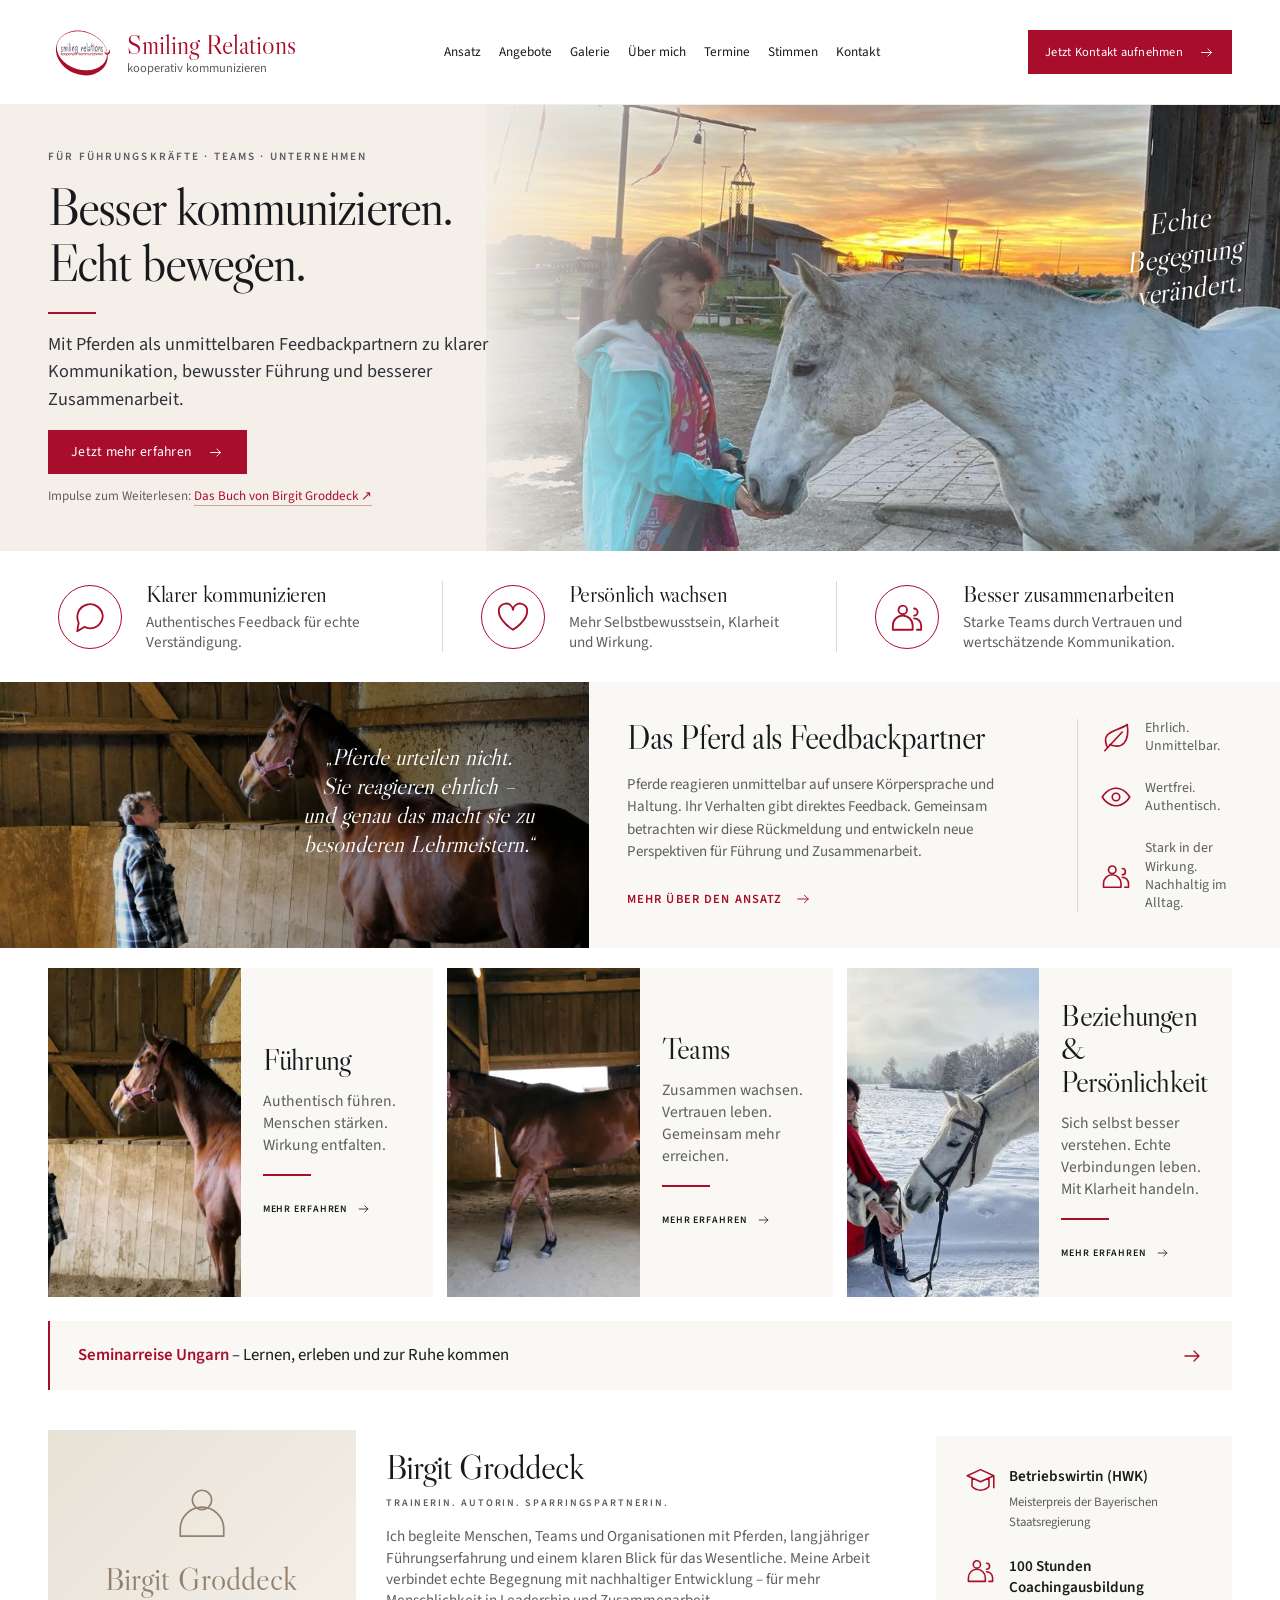
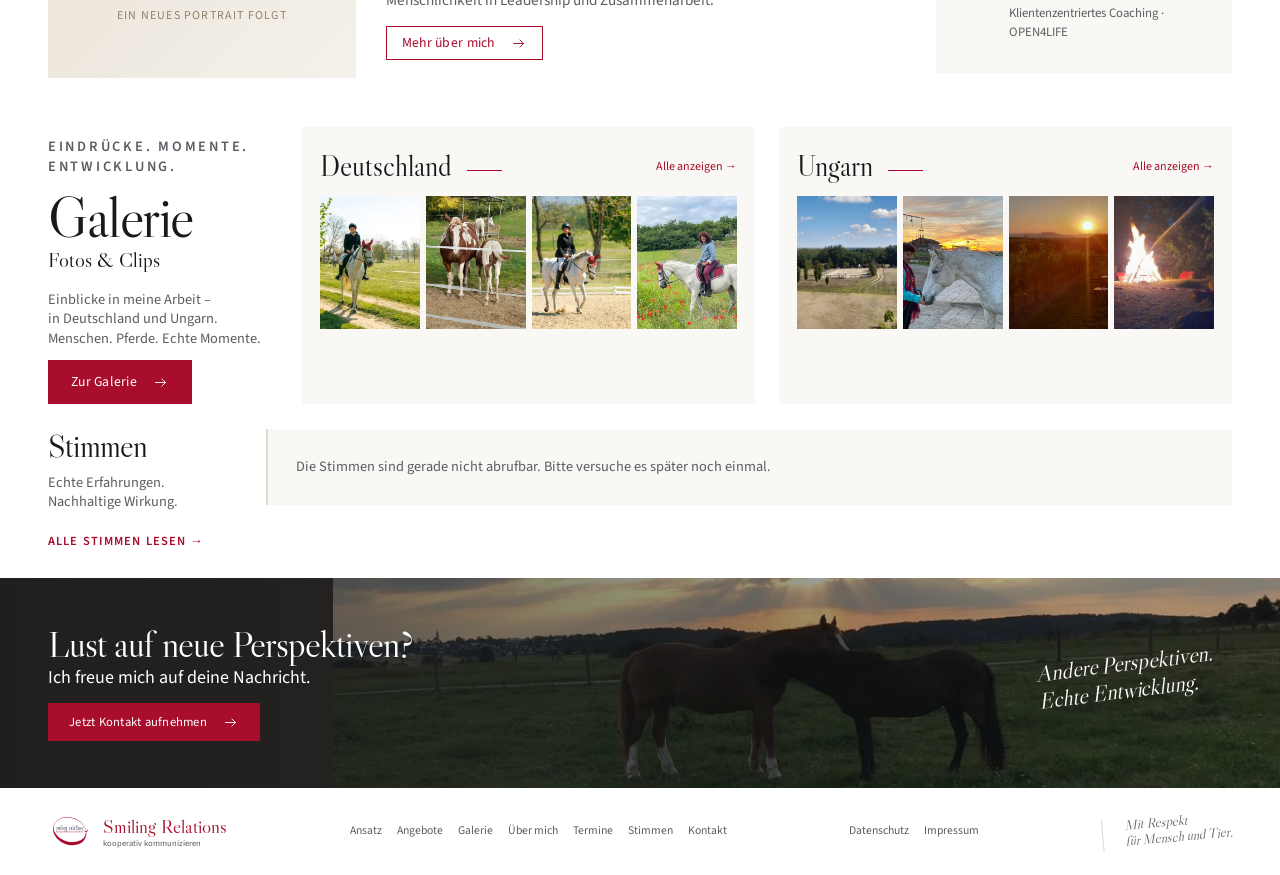
==== commit 6ae1251d: "Publish site from HP-SmilingRelations 8be4239" ====
--- a/index.html
+++ b/index.html
@@ -1,2 +1,2 @@
 <!DOCTYPE html><html lang="de"><head><meta charset="UTF-8"><meta name="viewport" content="width=device-width, initial-scale=1"><meta name="description" content="Klarer kommunizieren, persönlich wachsen, besser zusammenarbeiten. Smiling Relations mit Birgit Groddeck: Entwicklung und Führung mit Pferden als Feedbackpartner."><meta name="theme-color" content="#a80d2b"><meta name="referrer" content="strict-origin-when-cross-origin"><title>Smiling Relations · Besser kommunizieren. Echt bewegen.</title><link rel="canonical" href="https://www.smiling-relations.de/"><link rel="icon" href="/brand/logo.svg" type="image/svg+xml"><meta property="og:title" content="Besser kommunizieren. Echt bewegen."><meta property="og:description" content="Klarer kommunizieren, persönlich wachsen, besser zusammenarbeiten. Smiling Relations mit Birgit Groddeck: Entwicklung und Führung mit Pferden als Feedbackpartner."><meta property="og:type" content="website"><meta property="og:locale" content="de_DE"><meta property="og:url" content="https://www.smiling-relations.de/"><link rel="stylesheet" href="/_astro/Layout.BPWboq72.css"><link rel="stylesheet" href="/_astro/seminars.NnhXOTmZ.css"><style>.about-facts.about-facts--evidence{grid-template-columns:minmax(0,1fr);gap:24px;margin:0;list-style:none}.about-facts--evidence li{min-width:0}.about-facts--evidence a{grid-template-columns:29px minmax(0,1fr);align-items:start;gap:14px;display:grid}.about-facts--evidence strong{font-size:.95rem;font-weight:600;line-height:1.4;display:block}.about-facts--evidence small{color:var(--muted);margin-top:6px;font-size:.8rem;line-height:1.5;display:block}.about-facts--evidence a:hover strong{text-underline-offset:4px;text-decoration:underline}@media (width>=601px) and (width<=980px){.about-facts.about-facts--evidence{grid-template-columns:repeat(2,minmax(0,1fr))}}@media (width<=720px){.hero{padding-top:270px}}.hungary-teaser{margin-block:20px 40px}.hungary-teaser>a{background:var(--paper);border-left:2px solid var(--red);justify-content:space-between;align-items:center;gap:20px;padding:22px 28px;font-size:1.05rem;display:flex}.hungary-teaser strong{color:var(--red);font-weight:600}.hungary-teaser svg{width:24px;height:24px;color:var(--red);flex-shrink:0}.hungary-teaser a:hover strong{text-underline-offset:4px;text-decoration:underline}@media (width<=720px){.hungary-teaser>a{padding:18px 20px}.hungary-teaser strong{margin-bottom:5px;display:block}.hungary-teaser .teaser-separator{display:none}}
-</style></head><body data-base="/" data-analytics-endpoint="https://stats-smiling.unobex.de/count" data-analytics-enabled="true"><a class="skip-link" href="#inhalt">Zum Inhalt</a><header class="site-header"><div class="container header-inner"><a class="brand" href="/" aria-label="Smiling Relations – Startseite"><img src="/brand/logo.svg" width="72" height="66" alt=""><span><strong>Smiling Relations</strong><small>kooperativ kommunizieren</small></span></a><button class="menu-toggle" aria-expanded="false" aria-controls="navigation" hidden>Menü <span aria-hidden="true">☰</span></button><nav id="navigation" aria-label="Hauptnavigation"><a href="/ansatz/">Ansatz</a><a href="/angebote/">Angebote</a><a href="/birgit-groddeck/#galerie">Galerie</a><a href="/birgit-groddeck/">Über mich</a><a href="/angebote/#termine">Termine</a><a href="/stimmen/">Stimmen</a><a href="/kontakt/">Kontakt</a></nav><a class="button header-cta" href="mailto:b.groddeck@googlemail.com?subject=Anfrage%20an%20Smiling%20Relations">Jetzt Kontakt aufnehmen <svg viewBox="0 0 24 24" fill="none" stroke="currentColor" stroke-width="1.3" stroke-linecap="round" stroke-linejoin="round" aria-hidden="true"><path d="M5 12h14m-5-5 5 5-5 5"></path></svg></a><span class="header-note">Menschen<br>Pferde<br>Entwicklung</span></div></header><main id="inhalt"><section class="hero"><img src="/media/a7230cc010f8b08b-large.webp" alt="Birgit und ein Schimmel im Abendlicht" width="1024" height="768" class="hero-image" loading="eager" fetchpriority="high" decoding="async" style="object-position: center"><div class="container hero-content"><p class="eyebrow">Für Führungskräfte · Teams · Unternehmen</p><h1>Besser kommunizieren.<br>Echt bewegen.</h1><span class="red-rule"></span><p class="intro">Mit Pferden als unmittelbaren Feedbackpartnern zu klarer Kommunikation, bewusster Führung und besserer Zusammenarbeit.</p><a class="button" href="/ansatz/">Jetzt mehr erfahren <svg viewBox="0 0 24 24" fill="none" stroke="currentColor" stroke-width="1.3" stroke-linecap="round" stroke-linejoin="round" aria-hidden="true"><path d="M5 12h14m-5-5 5 5-5 5"></path></svg></a><a class="hero-book" href="/birgit-groddeck/#buch">Impulse zum Weiterlesen: <span>Das Buch von Birgit Groddeck ↗</span></a></div><p class="hero-note handwritten">Echte<br>Begegnung<br>verändert.</p></section><section class="container benefits" aria-label="Was sich entwickeln kann"><div class="benefit"><span class="icon-circle"><svg viewBox="0 0 24 24" fill="none" stroke="currentColor" stroke-width="1.3" stroke-linecap="round" stroke-linejoin="round" aria-hidden="true"><path d="M21 11a9 9 0 0 1-9 9 10 10 0 0 1-4-1l-5 3 1-6a9 9 0 1 1 17-5Z"></path></svg></span><div><h2>Klarer kommunizieren</h2><p>Authentisches Feedback für echte Verständigung.</p></div></div><div class="benefit"><span class="icon-circle"><svg viewBox="0 0 24 24" fill="none" stroke="currentColor" stroke-width="1.3" stroke-linecap="round" stroke-linejoin="round" aria-hidden="true"><path d="M12 21S2 15 2 8a5 5 0 0 1 10-1A5 5 0 0 1 22 8c0 7-10 13-10 13Z"></path></svg></span><div><h2>Persönlich wachsen</h2><p>Mehr Selbstbewusstsein, Klarheit und Wirkung.</p></div></div><div class="benefit"><span class="icon-circle"><svg viewBox="0 0 24 24" fill="none" stroke="currentColor" stroke-width="1.3" stroke-linecap="round" stroke-linejoin="round" aria-hidden="true"><path d="M9 10a3 3 0 1 0 0-6 3 3 0 0 0 0 6Zm8 1a2.5 2.5 0 1 0 0-5M2 21v-3a7 7 0 0 1 14 0v3Zm15-8a5 5 0 0 1 5 5v3h-3"></path></svg></span><div><h2>Besser zusammenarbeiten</h2><p>Starke Teams durch Vertrauen und wertschätzende Kommunikation.</p></div></div></section><section class="method"><div class="method-photo"><img src="/media/3fb5486cd70070e8-large.webp" alt="Mensch und Pferd im direkten Kontakt" width="5760" height="3840" loading="lazy" fetchpriority="auto" decoding="async" style="object-position: center"><blockquote>„Pferde urteilen nicht.<br>Sie reagieren ehrlich –<br>und genau das macht sie zu besonderen Lehrmeistern.“</blockquote></div><div class="method-content"><div><h2>Das Pferd als Feedbackpartner</h2><p>Pferde reagieren unmittelbar auf unsere Körpersprache und Haltung. Ihr Verhalten gibt direktes Feedback. Gemeinsam betrachten wir diese Rückmeldung und entwickeln neue Perspektiven für Führung und Zusammenarbeit.</p><a class="text-link" href="/ansatz/">Mehr über den Ansatz <svg viewBox="0 0 24 24" fill="none" stroke="currentColor" stroke-width="1.3" stroke-linecap="round" stroke-linejoin="round" aria-hidden="true"><path d="M5 12h14m-5-5 5 5-5 5"></path></svg></a></div><div class="method-points"><div><svg viewBox="0 0 24 24" fill="none" stroke="currentColor" stroke-width="1.3" stroke-linecap="round" stroke-linejoin="round" aria-hidden="true"><path d="M5 20C-1 7 13 8 21 2c2 14-4 20-14 16m-4 5L17 8"></path></svg><span>Ehrlich.<br>Unmittelbar.</span></div><div><svg viewBox="0 0 24 24" fill="none" stroke="currentColor" stroke-width="1.3" stroke-linecap="round" stroke-linejoin="round" aria-hidden="true"><path d="M1 12s4-7 11-7 11 7 11 7-4 7-11 7S1 12 1 12Zm14 0a3 3 0 1 0-6 0 3 3 0 0 0 6 0"></path></svg><span>Wertfrei.<br>Authentisch.</span></div><div><svg viewBox="0 0 24 24" fill="none" stroke="currentColor" stroke-width="1.3" stroke-linecap="round" stroke-linejoin="round" aria-hidden="true"><path d="M9 10a3 3 0 1 0 0-6 3 3 0 0 0 0 6Zm8 1a2.5 2.5 0 1 0 0-5M2 21v-3a7 7 0 0 1 14 0v3Zm15-8a5 5 0 0 1 5 5v3h-3"></path></svg><span>Stark in der Wirkung.<br>Nachhaltig im Alltag.</span></div></div></div></section><section class="container offers-grid" aria-label="Unsere Anwendungsfelder"><a class="offer-card" href="/angebote/fuehrung/"><img src="/media/3fb5486cd70070e8-thumb.webp" alt="Mensch und Pferd im direkten Kontakt" width="5760" height="3840" loading="lazy" fetchpriority="auto" decoding="async" style="object-position: 46% center"><div class="offer-card-content"><h2>Führung</h2><p>Authentisch führen. Menschen stärken. Wirkung entfalten.</p><span class="red-rule"></span><span class="text-link">Mehr erfahren <svg viewBox="0 0 24 24" fill="none" stroke="currentColor" stroke-width="1.3" stroke-linecap="round" stroke-linejoin="round" aria-hidden="true"><path d="M5 12h14m-5-5 5 5-5 5"></path></svg></span></div></a><a class="offer-card" href="/angebote/teams/"><img src="/media/8087fd8aea7a3620-thumb.webp" alt="Gemeinsame Bodenarbeit in der Reithalle" width="5760" height="3840" loading="lazy" fetchpriority="auto" decoding="async" style="object-position: 50% center"><div class="offer-card-content"><h2>Teams</h2><p>Zusammen wachsen. Vertrauen leben. Gemeinsam mehr erreichen.</p><span class="red-rule"></span><span class="text-link">Mehr erfahren <svg viewBox="0 0 24 24" fill="none" stroke="currentColor" stroke-width="1.3" stroke-linecap="round" stroke-linejoin="round" aria-hidden="true"><path d="M5 12h14m-5-5 5 5-5 5"></path></svg></span></div></a><a class="offer-card" href="/angebote/persoenlichkeit-beziehungen/"><img src="/media/d379bb7a1055378e-thumb.webp" alt="Begegnung mit einem Schimmel im Schnee" width="1024" height="768" loading="lazy" fetchpriority="auto" decoding="async" style="object-position: center"><div class="offer-card-content"><h2>Beziehungen &amp; Persönlichkeit</h2><p>Sich selbst besser verstehen. Echte Verbindungen leben. Mit Klarheit handeln.</p><span class="red-rule"></span><span class="text-link">Mehr erfahren <svg viewBox="0 0 24 24" fill="none" stroke="currentColor" stroke-width="1.3" stroke-linecap="round" stroke-linejoin="round" aria-hidden="true"><path d="M5 12h14m-5-5 5 5-5 5"></path></svg></span></div></a></section><aside class="container hungary-teaser"><a href="/angebote/ungarn/"><span><strong>Seminarreise Ungarn</strong><span class="teaser-separator"> – </span>Lernen, erleben und zur Ruhe kommen</span><svg viewBox="0 0 24 24" fill="none" stroke="currentColor" stroke-width="1.3" stroke-linecap="round" stroke-linejoin="round" aria-hidden="true"><path d="M5 12h14m-5-5 5 5-5 5"></path></svg></a></aside><section class="container about-strip"><div class="portrait-placeholder" aria-label="Platz für das neue Portrait von Birgit Groddeck"><svg viewBox="0 0 24 24" fill="none" stroke="currentColor" stroke-width="1.3" stroke-linecap="round" stroke-linejoin="round" aria-hidden="true"><path d="M16 7a4 4 0 1 0-8 0 4 4 0 0 0 8 0ZM3 22v-3a9 9 0 0 1 18 0v3Z"></path></svg><span>Birgit Groddeck</span><small>Ein neues Portrait folgt</small></div><div class="about-copy"><h2>Birgit Groddeck</h2><p class="eyebrow">Trainerin. Autorin. Sparringspartnerin.</p><p>Ich begleite Menschen, Teams und Organisationen mit Pferden, langjähriger Führungserfahrung und einem klaren Blick für das Wesentliche. Meine Arbeit verbindet echte Begegnung mit nachhaltiger Entwicklung – für mehr Menschlichkeit in Leadership und Zusammenarbeit.</p><a class="button button-outline" href="/birgit-groddeck/">Mehr über mich <svg viewBox="0 0 24 24" fill="none" stroke="currentColor" stroke-width="1.3" stroke-linecap="round" stroke-linejoin="round" aria-hidden="true"><path d="M5 12h14m-5-5 5 5-5 5"></path></svg></a></div><ul class="about-facts about-facts--evidence" aria-label="Belegte Qualifikationen von Birgit Groddeck"><li><a href="/birgit-groddeck/#qualifikationen"><svg viewBox="0 0 24 24" fill="none" stroke="currentColor" stroke-width="1.3" stroke-linecap="round" stroke-linejoin="round" aria-hidden="true"><path d="m1 8 11-5 11 5-11 5L1 8Zm4 2v7c4 4 10 4 14 0v-7m4-2v10"></path></svg><span><strong>Betriebswirtin (HWK)</strong><small>Meisterpreis der Bayerischen Staatsregierung</small></span></a></li><li><a href="/birgit-groddeck/#qualifikationen"><svg viewBox="0 0 24 24" fill="none" stroke="currentColor" stroke-width="1.3" stroke-linecap="round" stroke-linejoin="round" aria-hidden="true"><path d="M9 10a3 3 0 1 0 0-6 3 3 0 0 0 0 6Zm8 1a2.5 2.5 0 1 0 0-5M2 21v-3a7 7 0 0 1 14 0v3Zm15-8a5 5 0 0 1 5 5v3h-3"></path></svg><span><strong>100 Stunden Coachingausbildung</strong><small>Klientenzentriertes Coaching · OPEN4LIFE</small></span></a></li></ul></section><section class="container gallery-preview" id="galerie"><div class="gallery-heading"><p class="eyebrow">Eindrücke. Momente. Entwicklung.</p><h2>Galerie</h2><p class="subheading">Fotos &amp; Clips</p><p>Einblicke in meine Arbeit –<br>in Deutschland und Ungarn.<br>Menschen. Pferde. Echte Momente.</p><a class="button" href="/birgit-groddeck/#galerie">Zur Galerie <svg viewBox="0 0 24 24" fill="none" stroke="currentColor" stroke-width="1.3" stroke-linecap="round" stroke-linejoin="round" aria-hidden="true"><path d="M5 12h14m-5-5 5 5-5 5"></path></svg></a></div><div class="gallery-country"><div class="country-heading"><h3>Deutschland</h3><a href="/birgit-groddeck/#galerie-deutschland">Alle anzeigen →</a></div><div class="gallery-grid compact"><a class="gallery-item" href="/media/2a11173107f4d983-full.jpg" data-gallery data-kind="image" data-caption="Mensch und Pferd auf der Wiese" aria-label="Mensch und Pferd auf der Wiese – Bild vergrößern"><img src="/media/2a11173107f4d983-thumb.webp" alt="Mensch und Pferd auf der Wiese" loading="lazy" width="4898" height="3266"></a><a class="gallery-item" href="/media/fc6032bcd5dd9763-full.jpg" data-gallery data-kind="image" data-caption="Einblick 2 – Deutschland" aria-label="Einblick 2 – Deutschland – Bild vergrößern"><img src="/media/fc6032bcd5dd9763-thumb.webp" alt="Einblick 2 – Deutschland" loading="lazy" width="3000" height="4000"></a><a class="gallery-item" href="/media/5b6c62e7ebf534a7-full.jpg" data-gallery data-kind="image" data-caption="Einblick 3 – Deutschland" aria-label="Einblick 3 – Deutschland – Bild vergrößern"><img src="/media/5b6c62e7ebf534a7-thumb.webp" alt="Einblick 3 – Deutschland" loading="lazy" width="4850" height="3233"></a><a class="gallery-item" href="/media/289ee34092ebf720-full.jpg" data-gallery data-kind="image" data-caption="Einblick 4 – Deutschland" aria-label="Einblick 4 – Deutschland – Bild vergrößern"><img src="/media/289ee34092ebf720-thumb.webp" alt="Einblick 4 – Deutschland" loading="lazy" width="1600" height="1200"></a></div></div><div class="gallery-country"><div class="country-heading"><h3>Ungarn</h3><a href="/angebote/ungarn/">Alle anzeigen →</a></div><div class="gallery-grid compact"><a class="gallery-item" href="/media/b1977bff82f40def-full.jpg" data-gallery data-kind="image" data-caption="Blick auf Hof und Landschaft" aria-label="Blick auf Hof und Landschaft – Bild vergrößern"><img src="/media/b1977bff82f40def-thumb.webp" alt="Blick auf Hof und Landschaft" loading="lazy" width="2992" height="2992"></a><a class="gallery-item" href="/media/a7230cc010f8b08b-full.jpg" data-gallery data-kind="image" data-caption="Birgit und ein Schimmel im Abendlicht" aria-label="Birgit und ein Schimmel im Abendlicht – Bild vergrößern"><img src="/media/a7230cc010f8b08b-thumb.webp" alt="Birgit und ein Schimmel im Abendlicht" loading="lazy" width="1024" height="768"></a><a class="gallery-item" href="/media/49e32eb830470b58-full.jpg" data-gallery data-kind="image" data-caption="Abendlicht über den Weinreben" aria-label="Abendlicht über den Weinreben – Bild vergrößern"><img src="/media/49e32eb830470b58-thumb.webp" alt="Abendlicht über den Weinreben" loading="lazy" width="2992" height="2992"></a><a class="gallery-item" href="/media/8d4d1e2d566ca62b-full.jpg" data-gallery data-kind="image" data-caption="Gemeinsamer Abend am Feuer" aria-label="Gemeinsamer Abend am Feuer – Bild vergrößern"><img src="/media/8d4d1e2d566ca62b-thumb.webp" alt="Gemeinsamer Abend am Feuer" loading="lazy" width="2992" height="2992"></a></div></div></section><section class="container voices" id="stimmen"><div><h2>Stimmen</h2><p>Echte Erfahrungen.<br>Nachhaltige Wirkung.</p><a class="text-link" href="/stimmen/">Alle Stimmen lesen →</a></div><div data-live-content="stimmen" data-sheet-url="https://docs.google.com/spreadsheets/d/1-jv6WJLqWgi5O4OSMAZy_En6ZOK5EpmJ69dfcGUegK4/export?format=csv&amp;gid=0" data-limit="3" class="reviews-list reviews-preview" aria-live="polite" aria-busy="false"><p class="empty-state">Die Stimmen der Teilnehmenden werden geladen.</p></div><noscript><p>Bitte aktiviere JavaScript, um die aktuellen Stimmen aus unserer Tabelle zu lesen.</p></noscript></section><section class="closing-cta"><img src="/media/3138bfa054d47599-large.webp" alt="Pferde im warmen Abendlicht" width="1024" height="768" loading="lazy" fetchpriority="auto" decoding="async" style="object-position: 50% 52%"><div class="container closing-content"><div><h2>Lust auf neue Perspektiven?</h2><p>Ich freue mich auf deine Nachricht.</p><a class="button" href="mailto:b.groddeck@googlemail.com?subject=Anfrage%20an%20Smiling%20Relations">Jetzt Kontakt aufnehmen <svg viewBox="0 0 24 24" fill="none" stroke="currentColor" stroke-width="1.3" stroke-linecap="round" stroke-linejoin="round" aria-hidden="true"><path d="M5 12h14m-5-5 5 5-5 5"></path></svg></a></div><p class="handwritten">Andere Perspektiven.<br>Echte Entwicklung.</p></div></section></main><footer class="site-footer"><div class="container footer-inner"><a class="brand footer-brand" href="/"><img src="/brand/logo.svg" width="45" height="42" alt=""><span><strong>Smiling Relations</strong><small>kooperativ kommunizieren</small></span></a><nav aria-label="Weitere Seiten"><a href="/ansatz/">Ansatz</a><a href="/angebote/">Angebote</a><a href="/birgit-groddeck/#galerie">Galerie</a><a href="/birgit-groddeck/">Über mich</a><a href="/angebote/#termine">Termine</a><a href="/stimmen/">Stimmen</a><a href="/kontakt/">Kontakt</a></nav><nav aria-label="Rechtliche Informationen"><a href="/datenschutz/">Datenschutz</a><a href="/impressum/">Impressum</a><button class="text-button" data-consent-open>Statistik-Einstellungen</button></nav><span class="footer-note">Mit Respekt<br>für Mensch und Tier.</span></div></footer><dialog id="media-viewer" aria-label="Galerieansicht"><div class="viewer-toolbar"><button type="button" data-viewer-close><svg viewBox="0 0 24 24" fill="none" stroke="currentColor" stroke-width="1.3" stroke-linecap="round" stroke-linejoin="round" aria-hidden="true"><path d="m6 6 12 12M6 18 18 6"></path></svg> Schließen</button><span data-viewer-count></span><a data-viewer-original href="#" target="_blank" rel="noopener">Volle Auflösung ↗</a></div><div class="viewer-stage"></div><p class="viewer-caption"></p><div class="viewer-navigation"><button type="button" data-viewer-prev aria-label="Vorheriges Bild">← Zurück</button><button type="button" data-viewer-next aria-label="Nächstes Bild">Weiter →</button></div></dialog><dialog id="statistics-consent" aria-labelledby="consent-title"><h2 id="consent-title">Eine kleine Statistik?</h2><p>Mit deiner Einwilligung werten wir Seitenaufrufe mit unserer eigenen GoatCounter-Statistik aus. Die Auswertung umfasst besuchte Seiten sowie zusammengefasste Angaben zu Browser, Gerät, Sprache und Herkunftsland. Es werden keine Statistik-Cookies gesetzt.</p><p>Die Statistik läuft auf unserem eigenen Server. Deine Auswahl wird für sechs Monate lokal gespeichert und lässt sich jederzeit im Footer ändern. <a href="/datenschutz/">Datenschutzhinweise lesen</a>.</p><div class="consent-actions"><button class="button button-outline" data-consent="no">Ohne Statistik</button><button class="button" data-consent="yes">Statistik erlauben</button></div></dialog><script type="module" src="/_astro/Layout.astro_astro_type_script_index_0_lang.p4Xesgaj.js"></script></body></html>+</style></head><body data-base="/"><a class="skip-link" href="#inhalt">Zum Inhalt</a><header class="site-header"><div class="container header-inner"><a class="brand" href="/" aria-label="Smiling Relations – Startseite"><img src="/brand/logo.svg" width="72" height="66" alt=""><span><strong>Smiling Relations</strong><small>kooperativ kommunizieren</small></span></a><button class="menu-toggle" aria-expanded="false" aria-controls="navigation" hidden>Menü <span aria-hidden="true">☰</span></button><nav id="navigation" aria-label="Hauptnavigation"><a href="/ansatz/">Ansatz</a><a href="/angebote/">Angebote</a><a href="/birgit-groddeck/#galerie">Galerie</a><a href="/birgit-groddeck/">Über mich</a><a href="/angebote/#termine">Termine</a><a href="/stimmen/">Stimmen</a><a href="/kontakt/">Kontakt</a></nav><a class="button header-cta" href="mailto:b.groddeck@googlemail.com?subject=Anfrage%20an%20Smiling%20Relations">Jetzt Kontakt aufnehmen <svg viewBox="0 0 24 24" fill="none" stroke="currentColor" stroke-width="1.3" stroke-linecap="round" stroke-linejoin="round" aria-hidden="true"><path d="M5 12h14m-5-5 5 5-5 5"></path></svg></a><span class="header-note">Menschen<br>Pferde<br>Entwicklung</span></div></header><main id="inhalt"><section class="hero"><img src="/media/a7230cc010f8b08b-large.webp" alt="Birgit und ein Schimmel im Abendlicht" width="1024" height="768" class="hero-image" loading="eager" fetchpriority="high" decoding="async" style="object-position: center"><div class="container hero-content"><p class="eyebrow">Für Führungskräfte · Teams · Unternehmen</p><h1>Besser kommunizieren.<br>Echt bewegen.</h1><span class="red-rule"></span><p class="intro">Mit Pferden als unmittelbaren Feedbackpartnern zu klarer Kommunikation, bewusster Führung und besserer Zusammenarbeit.</p><a class="button" href="/ansatz/">Jetzt mehr erfahren <svg viewBox="0 0 24 24" fill="none" stroke="currentColor" stroke-width="1.3" stroke-linecap="round" stroke-linejoin="round" aria-hidden="true"><path d="M5 12h14m-5-5 5 5-5 5"></path></svg></a><a class="hero-book" href="/birgit-groddeck/#buch">Impulse zum Weiterlesen: <span>Das Buch von Birgit Groddeck ↗</span></a></div><p class="hero-note handwritten">Echte<br>Begegnung<br>verändert.</p></section><section class="container benefits" aria-label="Was sich entwickeln kann"><div class="benefit"><span class="icon-circle"><svg viewBox="0 0 24 24" fill="none" stroke="currentColor" stroke-width="1.3" stroke-linecap="round" stroke-linejoin="round" aria-hidden="true"><path d="M21 11a9 9 0 0 1-9 9 10 10 0 0 1-4-1l-5 3 1-6a9 9 0 1 1 17-5Z"></path></svg></span><div><h2>Klarer kommunizieren</h2><p>Authentisches Feedback für echte Verständigung.</p></div></div><div class="benefit"><span class="icon-circle"><svg viewBox="0 0 24 24" fill="none" stroke="currentColor" stroke-width="1.3" stroke-linecap="round" stroke-linejoin="round" aria-hidden="true"><path d="M12 21S2 15 2 8a5 5 0 0 1 10-1A5 5 0 0 1 22 8c0 7-10 13-10 13Z"></path></svg></span><div><h2>Persönlich wachsen</h2><p>Mehr Selbstbewusstsein, Klarheit und Wirkung.</p></div></div><div class="benefit"><span class="icon-circle"><svg viewBox="0 0 24 24" fill="none" stroke="currentColor" stroke-width="1.3" stroke-linecap="round" stroke-linejoin="round" aria-hidden="true"><path d="M9 10a3 3 0 1 0 0-6 3 3 0 0 0 0 6Zm8 1a2.5 2.5 0 1 0 0-5M2 21v-3a7 7 0 0 1 14 0v3Zm15-8a5 5 0 0 1 5 5v3h-3"></path></svg></span><div><h2>Besser zusammenarbeiten</h2><p>Starke Teams durch Vertrauen und wertschätzende Kommunikation.</p></div></div></section><section class="method"><div class="method-photo"><img src="/media/3fb5486cd70070e8-large.webp" alt="Mensch und Pferd im direkten Kontakt" width="5760" height="3840" loading="lazy" fetchpriority="auto" decoding="async" style="object-position: center"><blockquote>„Pferde urteilen nicht.<br>Sie reagieren ehrlich –<br>und genau das macht sie zu besonderen Lehrmeistern.“</blockquote></div><div class="method-content"><div><h2>Das Pferd als Feedbackpartner</h2><p>Pferde reagieren unmittelbar auf unsere Körpersprache und Haltung. Ihr Verhalten gibt direktes Feedback. Gemeinsam betrachten wir diese Rückmeldung und entwickeln neue Perspektiven für Führung und Zusammenarbeit.</p><a class="text-link" href="/ansatz/">Mehr über den Ansatz <svg viewBox="0 0 24 24" fill="none" stroke="currentColor" stroke-width="1.3" stroke-linecap="round" stroke-linejoin="round" aria-hidden="true"><path d="M5 12h14m-5-5 5 5-5 5"></path></svg></a></div><div class="method-points"><div><svg viewBox="0 0 24 24" fill="none" stroke="currentColor" stroke-width="1.3" stroke-linecap="round" stroke-linejoin="round" aria-hidden="true"><path d="M5 20C-1 7 13 8 21 2c2 14-4 20-14 16m-4 5L17 8"></path></svg><span>Ehrlich.<br>Unmittelbar.</span></div><div><svg viewBox="0 0 24 24" fill="none" stroke="currentColor" stroke-width="1.3" stroke-linecap="round" stroke-linejoin="round" aria-hidden="true"><path d="M1 12s4-7 11-7 11 7 11 7-4 7-11 7S1 12 1 12Zm14 0a3 3 0 1 0-6 0 3 3 0 0 0 6 0"></path></svg><span>Wertfrei.<br>Authentisch.</span></div><div><svg viewBox="0 0 24 24" fill="none" stroke="currentColor" stroke-width="1.3" stroke-linecap="round" stroke-linejoin="round" aria-hidden="true"><path d="M9 10a3 3 0 1 0 0-6 3 3 0 0 0 0 6Zm8 1a2.5 2.5 0 1 0 0-5M2 21v-3a7 7 0 0 1 14 0v3Zm15-8a5 5 0 0 1 5 5v3h-3"></path></svg><span>Stark in der Wirkung.<br>Nachhaltig im Alltag.</span></div></div></div></section><section class="container offers-grid" aria-label="Unsere Anwendungsfelder"><a class="offer-card" href="/angebote/fuehrung/"><img src="/media/3fb5486cd70070e8-thumb.webp" alt="Mensch und Pferd im direkten Kontakt" width="5760" height="3840" loading="lazy" fetchpriority="auto" decoding="async" style="object-position: 46% center"><div class="offer-card-content"><h2>Führung</h2><p>Authentisch führen. Menschen stärken. Wirkung entfalten.</p><span class="red-rule"></span><span class="text-link">Mehr erfahren <svg viewBox="0 0 24 24" fill="none" stroke="currentColor" stroke-width="1.3" stroke-linecap="round" stroke-linejoin="round" aria-hidden="true"><path d="M5 12h14m-5-5 5 5-5 5"></path></svg></span></div></a><a class="offer-card" href="/angebote/teams/"><img src="/media/8087fd8aea7a3620-thumb.webp" alt="Gemeinsame Bodenarbeit in der Reithalle" width="5760" height="3840" loading="lazy" fetchpriority="auto" decoding="async" style="object-position: 50% center"><div class="offer-card-content"><h2>Teams</h2><p>Zusammen wachsen. Vertrauen leben. Gemeinsam mehr erreichen.</p><span class="red-rule"></span><span class="text-link">Mehr erfahren <svg viewBox="0 0 24 24" fill="none" stroke="currentColor" stroke-width="1.3" stroke-linecap="round" stroke-linejoin="round" aria-hidden="true"><path d="M5 12h14m-5-5 5 5-5 5"></path></svg></span></div></a><a class="offer-card" href="/angebote/persoenlichkeit-beziehungen/"><img src="/media/d379bb7a1055378e-thumb.webp" alt="Begegnung mit einem Schimmel im Schnee" width="1024" height="768" loading="lazy" fetchpriority="auto" decoding="async" style="object-position: center"><div class="offer-card-content"><h2>Beziehungen &amp; Persönlichkeit</h2><p>Sich selbst besser verstehen. Echte Verbindungen leben. Mit Klarheit handeln.</p><span class="red-rule"></span><span class="text-link">Mehr erfahren <svg viewBox="0 0 24 24" fill="none" stroke="currentColor" stroke-width="1.3" stroke-linecap="round" stroke-linejoin="round" aria-hidden="true"><path d="M5 12h14m-5-5 5 5-5 5"></path></svg></span></div></a></section><aside class="container hungary-teaser"><a href="/angebote/ungarn/"><span><strong>Seminarreise Ungarn</strong><span class="teaser-separator"> – </span>Lernen, erleben und zur Ruhe kommen</span><svg viewBox="0 0 24 24" fill="none" stroke="currentColor" stroke-width="1.3" stroke-linecap="round" stroke-linejoin="round" aria-hidden="true"><path d="M5 12h14m-5-5 5 5-5 5"></path></svg></a></aside><section class="container about-strip"><div class="portrait-placeholder" aria-label="Platz für das neue Portrait von Birgit Groddeck"><svg viewBox="0 0 24 24" fill="none" stroke="currentColor" stroke-width="1.3" stroke-linecap="round" stroke-linejoin="round" aria-hidden="true"><path d="M16 7a4 4 0 1 0-8 0 4 4 0 0 0 8 0ZM3 22v-3a9 9 0 0 1 18 0v3Z"></path></svg><span>Birgit Groddeck</span><small>Ein neues Portrait folgt</small></div><div class="about-copy"><h2>Birgit Groddeck</h2><p class="eyebrow">Trainerin. Autorin. Sparringspartnerin.</p><p>Ich begleite Menschen, Teams und Organisationen mit Pferden, langjähriger Führungserfahrung und einem klaren Blick für das Wesentliche. Meine Arbeit verbindet echte Begegnung mit nachhaltiger Entwicklung – für mehr Menschlichkeit in Leadership und Zusammenarbeit.</p><a class="button button-outline" href="/birgit-groddeck/">Mehr über mich <svg viewBox="0 0 24 24" fill="none" stroke="currentColor" stroke-width="1.3" stroke-linecap="round" stroke-linejoin="round" aria-hidden="true"><path d="M5 12h14m-5-5 5 5-5 5"></path></svg></a></div><ul class="about-facts about-facts--evidence" aria-label="Belegte Qualifikationen von Birgit Groddeck"><li><a href="/birgit-groddeck/#qualifikationen"><svg viewBox="0 0 24 24" fill="none" stroke="currentColor" stroke-width="1.3" stroke-linecap="round" stroke-linejoin="round" aria-hidden="true"><path d="m1 8 11-5 11 5-11 5L1 8Zm4 2v7c4 4 10 4 14 0v-7m4-2v10"></path></svg><span><strong>Betriebswirtin (HWK)</strong><small>Meisterpreis der Bayerischen Staatsregierung</small></span></a></li><li><a href="/birgit-groddeck/#qualifikationen"><svg viewBox="0 0 24 24" fill="none" stroke="currentColor" stroke-width="1.3" stroke-linecap="round" stroke-linejoin="round" aria-hidden="true"><path d="M9 10a3 3 0 1 0 0-6 3 3 0 0 0 0 6Zm8 1a2.5 2.5 0 1 0 0-5M2 21v-3a7 7 0 0 1 14 0v3Zm15-8a5 5 0 0 1 5 5v3h-3"></path></svg><span><strong>100 Stunden Coachingausbildung</strong><small>Klientenzentriertes Coaching · OPEN4LIFE</small></span></a></li></ul></section><section class="container gallery-preview" id="galerie"><div class="gallery-heading"><p class="eyebrow">Eindrücke. Momente. Entwicklung.</p><h2>Galerie</h2><p class="subheading">Fotos &amp; Clips</p><p>Einblicke in meine Arbeit –<br>in Deutschland und Ungarn.<br>Menschen. Pferde. Echte Momente.</p><a class="button" href="/birgit-groddeck/#galerie">Zur Galerie <svg viewBox="0 0 24 24" fill="none" stroke="currentColor" stroke-width="1.3" stroke-linecap="round" stroke-linejoin="round" aria-hidden="true"><path d="M5 12h14m-5-5 5 5-5 5"></path></svg></a></div><div class="gallery-country"><div class="country-heading"><h3>Deutschland</h3><a href="/birgit-groddeck/#galerie-deutschland">Alle anzeigen →</a></div><div class="gallery-grid compact"><a class="gallery-item" href="/media/2a11173107f4d983-full.jpg" data-gallery data-kind="image" data-caption="Mensch und Pferd auf der Wiese" aria-label="Mensch und Pferd auf der Wiese – Bild vergrößern"><img src="/media/2a11173107f4d983-thumb.webp" alt="Mensch und Pferd auf der Wiese" loading="lazy" width="4898" height="3266"></a><a class="gallery-item" href="/media/fc6032bcd5dd9763-full.jpg" data-gallery data-kind="image" data-caption="Einblick 2 – Deutschland" aria-label="Einblick 2 – Deutschland – Bild vergrößern"><img src="/media/fc6032bcd5dd9763-thumb.webp" alt="Einblick 2 – Deutschland" loading="lazy" width="3000" height="4000"></a><a class="gallery-item" href="/media/5b6c62e7ebf534a7-full.jpg" data-gallery data-kind="image" data-caption="Einblick 3 – Deutschland" aria-label="Einblick 3 – Deutschland – Bild vergrößern"><img src="/media/5b6c62e7ebf534a7-thumb.webp" alt="Einblick 3 – Deutschland" loading="lazy" width="4850" height="3233"></a><a class="gallery-item" href="/media/289ee34092ebf720-full.jpg" data-gallery data-kind="image" data-caption="Einblick 4 – Deutschland" aria-label="Einblick 4 – Deutschland – Bild vergrößern"><img src="/media/289ee34092ebf720-thumb.webp" alt="Einblick 4 – Deutschland" loading="lazy" width="1600" height="1200"></a></div></div><div class="gallery-country"><div class="country-heading"><h3>Ungarn</h3><a href="/angebote/ungarn/">Alle anzeigen →</a></div><div class="gallery-grid compact"><a class="gallery-item" href="/media/b1977bff82f40def-full.jpg" data-gallery data-kind="image" data-caption="Blick auf Hof und Landschaft" aria-label="Blick auf Hof und Landschaft – Bild vergrößern"><img src="/media/b1977bff82f40def-thumb.webp" alt="Blick auf Hof und Landschaft" loading="lazy" width="2992" height="2992"></a><a class="gallery-item" href="/media/a7230cc010f8b08b-full.jpg" data-gallery data-kind="image" data-caption="Birgit und ein Schimmel im Abendlicht" aria-label="Birgit und ein Schimmel im Abendlicht – Bild vergrößern"><img src="/media/a7230cc010f8b08b-thumb.webp" alt="Birgit und ein Schimmel im Abendlicht" loading="lazy" width="1024" height="768"></a><a class="gallery-item" href="/media/49e32eb830470b58-full.jpg" data-gallery data-kind="image" data-caption="Abendlicht über den Weinreben" aria-label="Abendlicht über den Weinreben – Bild vergrößern"><img src="/media/49e32eb830470b58-thumb.webp" alt="Abendlicht über den Weinreben" loading="lazy" width="2992" height="2992"></a><a class="gallery-item" href="/media/8d4d1e2d566ca62b-full.jpg" data-gallery data-kind="image" data-caption="Gemeinsamer Abend am Feuer" aria-label="Gemeinsamer Abend am Feuer – Bild vergrößern"><img src="/media/8d4d1e2d566ca62b-thumb.webp" alt="Gemeinsamer Abend am Feuer" loading="lazy" width="2992" height="2992"></a></div></div></section><section class="container voices" id="stimmen"><div><h2>Stimmen</h2><p>Echte Erfahrungen.<br>Nachhaltige Wirkung.</p><a class="text-link" href="/stimmen/">Alle Stimmen lesen →</a></div><div data-live-content="stimmen" data-sheet-url="https://docs.google.com/spreadsheets/d/1-jv6WJLqWgi5O4OSMAZy_En6ZOK5EpmJ69dfcGUegK4/export?format=csv&amp;gid=0" data-limit="3" class="reviews-list reviews-preview" aria-live="polite" aria-busy="false"><p class="empty-state">Die Stimmen der Teilnehmenden werden geladen.</p></div><noscript><p>Bitte aktiviere JavaScript, um die aktuellen Stimmen aus unserer Tabelle zu lesen.</p></noscript></section><section class="closing-cta"><img src="/media/3138bfa054d47599-large.webp" alt="Pferde im warmen Abendlicht" width="1024" height="768" loading="lazy" fetchpriority="auto" decoding="async" style="object-position: 50% 52%"><div class="container closing-content"><div><h2>Lust auf neue Perspektiven?</h2><p>Ich freue mich auf deine Nachricht.</p><a class="button" href="mailto:b.groddeck@googlemail.com?subject=Anfrage%20an%20Smiling%20Relations">Jetzt Kontakt aufnehmen <svg viewBox="0 0 24 24" fill="none" stroke="currentColor" stroke-width="1.3" stroke-linecap="round" stroke-linejoin="round" aria-hidden="true"><path d="M5 12h14m-5-5 5 5-5 5"></path></svg></a></div><p class="handwritten">Andere Perspektiven.<br>Echte Entwicklung.</p></div></section></main><footer class="site-footer"><div class="container footer-inner"><a class="brand footer-brand" href="/"><img src="/brand/logo.svg" width="45" height="42" alt=""><span><strong>Smiling Relations</strong><small>kooperativ kommunizieren</small></span></a><nav aria-label="Weitere Seiten"><a href="/ansatz/">Ansatz</a><a href="/angebote/">Angebote</a><a href="/birgit-groddeck/#galerie">Galerie</a><a href="/birgit-groddeck/">Über mich</a><a href="/angebote/#termine">Termine</a><a href="/stimmen/">Stimmen</a><a href="/kontakt/">Kontakt</a></nav><nav aria-label="Rechtliche Informationen"><a href="/datenschutz/">Datenschutz</a><a href="/impressum/">Impressum</a></nav><span class="footer-note">Mit Respekt<br>für Mensch und Tier.</span></div></footer><dialog id="media-viewer" aria-label="Galerieansicht"><div class="viewer-toolbar"><button type="button" data-viewer-close><svg viewBox="0 0 24 24" fill="none" stroke="currentColor" stroke-width="1.3" stroke-linecap="round" stroke-linejoin="round" aria-hidden="true"><path d="m6 6 12 12M6 18 18 6"></path></svg> Schließen</button><span data-viewer-count></span><a data-viewer-original href="#" target="_blank" rel="noopener">Volle Auflösung ↗</a></div><div class="viewer-stage"></div><p class="viewer-caption"></p><div class="viewer-navigation"><button type="button" data-viewer-prev aria-label="Vorheriges Bild">← Zurück</button><button type="button" data-viewer-next aria-label="Nächstes Bild">Weiter →</button></div></dialog><img src="https://stats-smiling.unobex.de/count?p=%2F" width="1" height="1" alt="" aria-hidden="true" crossorigin="anonymous" referrerpolicy="origin" style="position:absolute;pointer-events:none" data-page-counter><script type="module" src="/_astro/Layout.astro_astro_type_script_index_0_lang.N6so-Zmf.js"></script></body></html>
